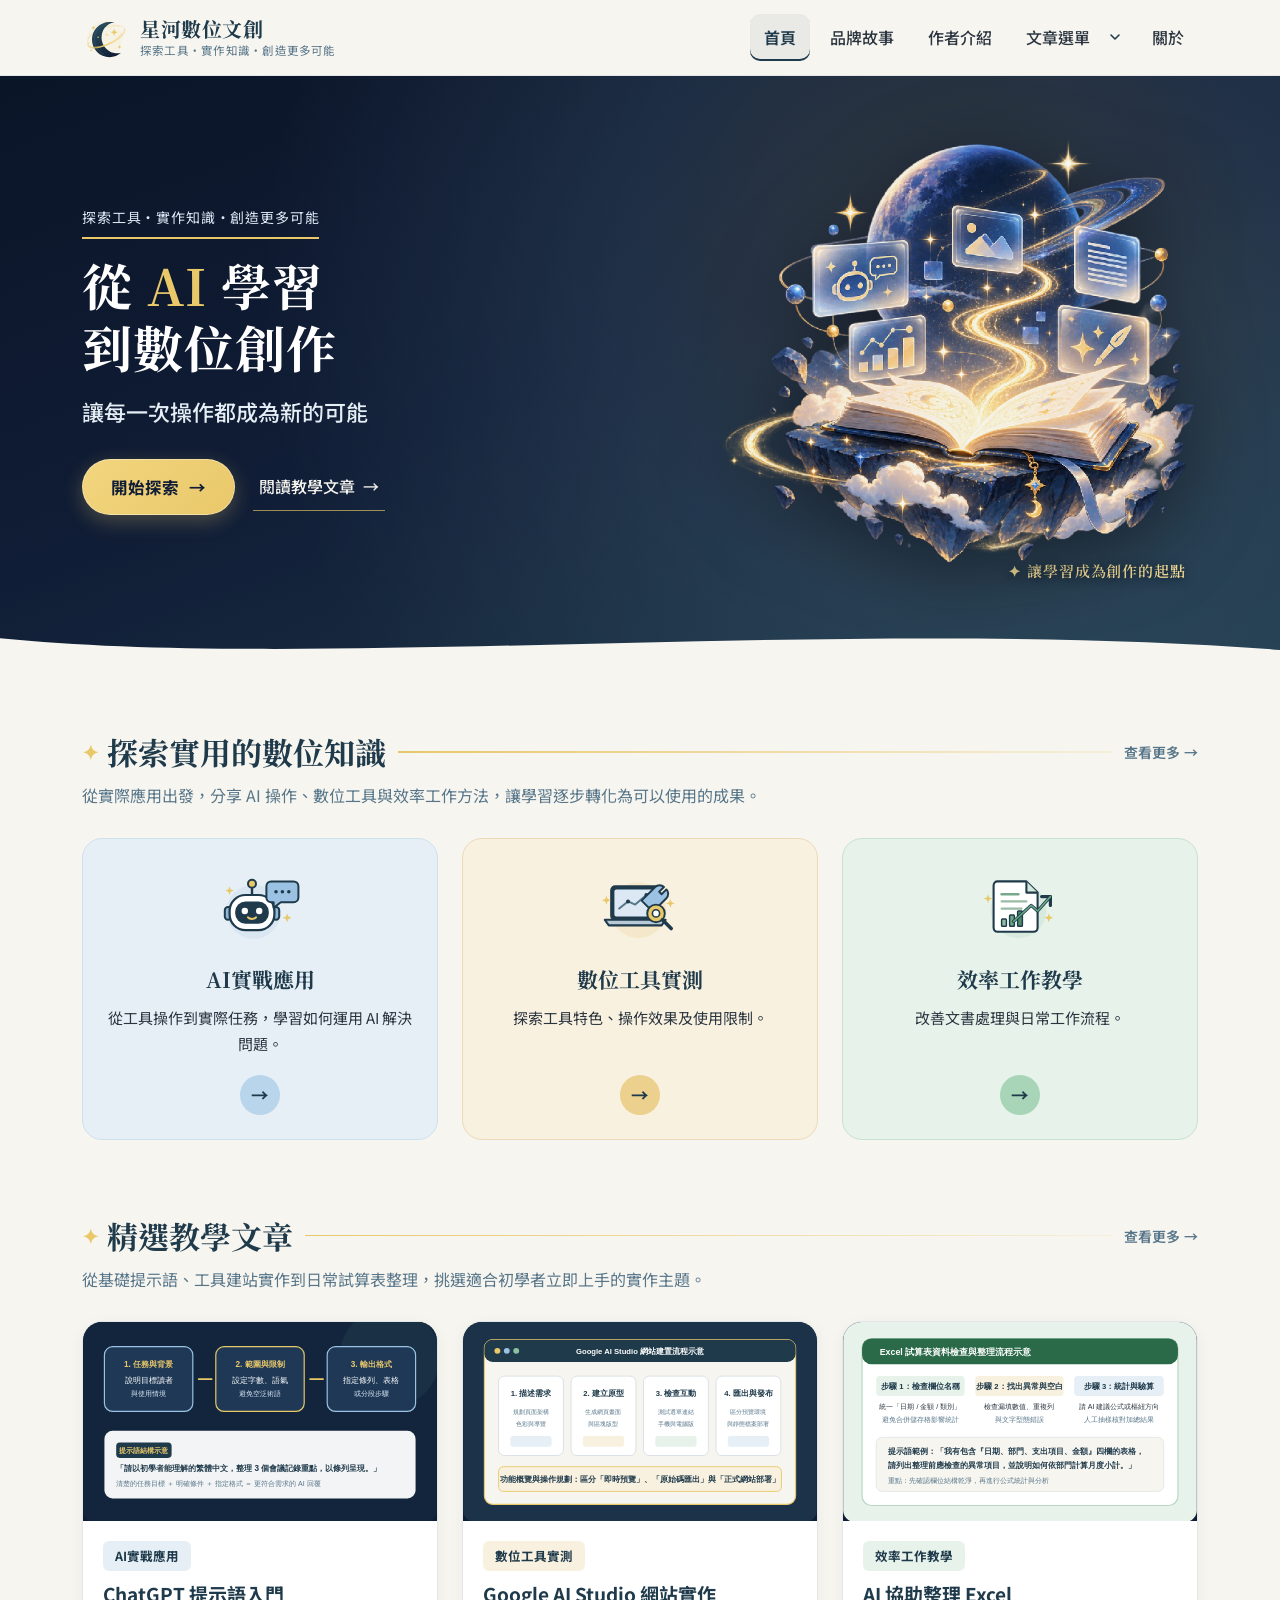
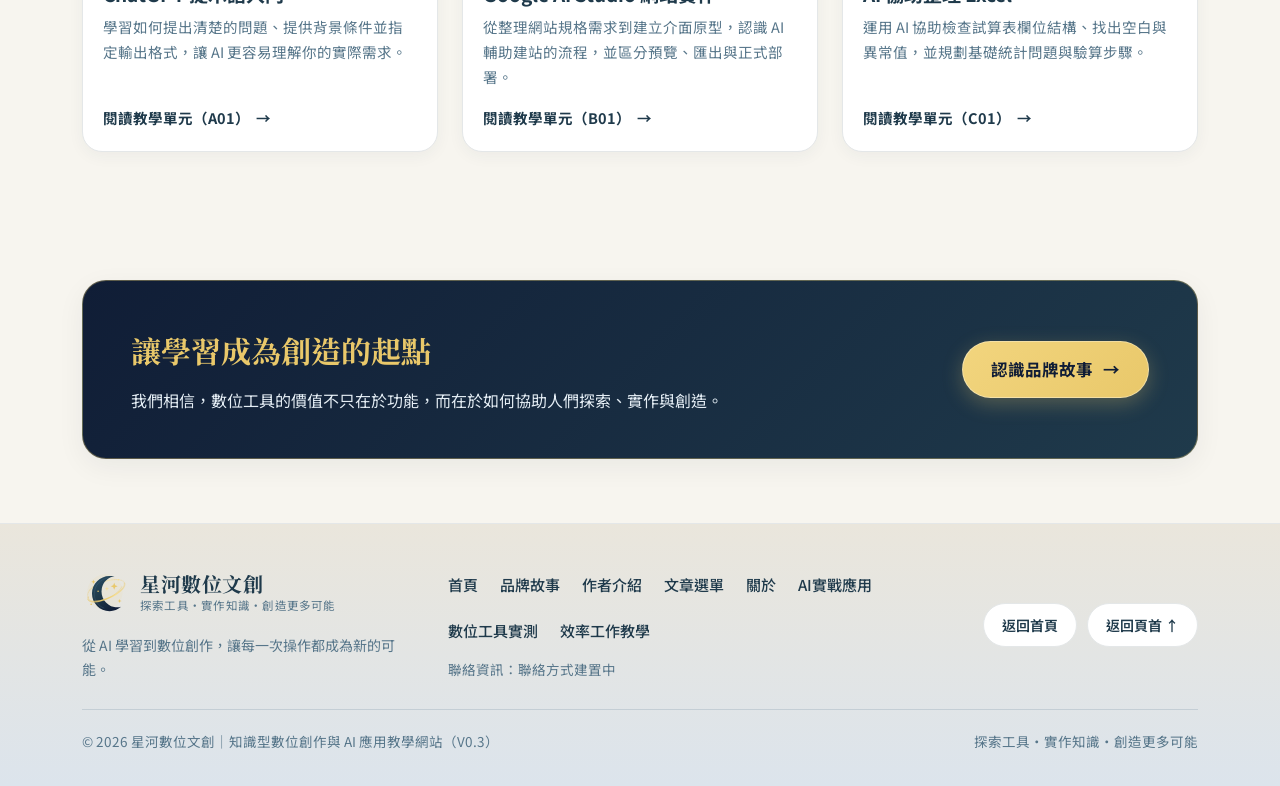
==== index.html @ ea29f41f "feat: initialize React project with Vite and Tailwind Set up the project structure for "星河數位文創" usin" ====
<!doctype html>
<html lang="zh-Hant-TW">
  <head>
    <meta charset="UTF-8" />
    <meta name="viewport" content="width=device-width, initial-scale=1.0" />
    <title>星河數位文創｜從 AI 學習到數位創作</title>
    <meta name="description" content="星河數位文創提供 AI 實戰應用、數位工具實測及效率工作教學，從實際應用出發，讓每一次操作都成為新的可能。" />
    <meta property="og:title" content="星河數位文創｜從 AI 學習到數位創作" />
    <meta property="og:description" content="星河數位文創提供 AI 實戰應用、數位工具實測及效率工作教學，從實際應用出發，讓每一次操作都成為新的可能。" />
    <meta property="og:type" content="website" />
    <meta name="twitter:card" content="summary_large_image" />
    <link rel="icon" type="image/svg+xml" href="assets/icons/logo.svg" />
    <link rel="stylesheet" href="css/style.css" />
  </head>
  <body>
    <div id="root"><link rel="preload" as="image" href="assets/icons/logo.svg"/><link rel="preload" as="image" href="assets/icons/cat-ai.svg"/><link rel="preload" as="image" href="assets/icons/cat-tools.svg"/><link rel="preload" as="image" href="assets/icons/cat-work.svg"/><link rel="preload" as="image" href="assets/images/IMG_首頁.png"/><link rel="preload" as="image" href="assets/images/unit-a01.svg"/><link rel="preload" as="image" href="assets/images/unit-b01.svg"/><link rel="preload" as="image" href="assets/images/unit-c01.svg"/><div class="site-wrapper" data-current-page="index.html"><a href="#main-content" class="skip-link">跳至主要內容</a><header class="site-header"><div class="sr-container header-inner"><a href="index.html" class="brand-identity" aria-label="星河數位文創 首頁"><img src="assets/icons/logo.svg" alt="星河數位文創 新月與金色星軌標誌" class="brand-logo-img" width="46" height="46"/><div class="brand-text-wrap"><span class="brand-title">星河數位文創</span><span class="brand-tagline-mini">探索工具・實作知識・創造更多可能</span></div></a><nav class="desktop-nav" aria-label="主導覽選單"><a href="index.html" class="nav-link is-active" aria-current="page">首頁</a><a href="brand.html" class="nav-link ">品牌故事</a><a href="author.html" class="nav-link ">作者介紹</a><div class="nav-item-group"><a href="articles.html" class="nav-link ">文章選單</a><button type="button" id="desktop-dropdown-toggle" class="desktop-dropdown-toggle" aria-label="展開或收合文章選單子分類" aria-expanded="false" aria-controls="desktop-dropdown-menu"><svg width="16" height="16" viewBox="0 0 20 20" fill="none" aria-hidden="true"><path d="M5 7.5L10 12.5L15 7.5" stroke="currentColor" stroke-width="2" stroke-linecap="round" stroke-linejoin="round"></path></svg></button><div id="desktop-dropdown-menu" class="desktop-dropdown-menu " role="region" aria-label="文章選單第二層分類"><a href="articles-ai.html" class="dropdown-sublink "><span style="display:inline-flex;align-items:center"><span class="dropdown-sublink-dot" style="background-color:#8FB8D8" aria-hidden="true"></span>AI實戰應用</span><span aria-hidden="true">›</span></a><a href="articles-tools.html" class="dropdown-sublink "><span style="display:inline-flex;align-items:center"><span class="dropdown-sublink-dot" style="background-color:#E9C86A" aria-hidden="true"></span>數位工具實測</span><span aria-hidden="true">›</span></a><a href="articles-work.html" class="dropdown-sublink "><span style="display:inline-flex;align-items:center"><span class="dropdown-sublink-dot" style="background-color:#8CC0A1" aria-hidden="true"></span>效率工作教學</span><span aria-hidden="true">›</span></a></div></div><a href="about.html" class="nav-link ">關於</a></nav><button type="button" id="mobile-menu-trigger" class="mobile-menu-trigger" aria-label="開啟網站導覽選單" aria-expanded="false" aria-controls="mobile-nav-overlay"><svg width="26" height="26" viewBox="0 0 24 24" fill="none" stroke="currentColor" stroke-width="2.2" aria-hidden="true"><line x1="3.5" y1="6.5" x2="20.5" y2="6.5" stroke-linecap="round"></line><line x1="3.5" y1="12" x2="20.5" y2="12" stroke-linecap="round"></line><line x1="3.5" y1="17.5" x2="20.5" y2="17.5" stroke-linecap="round"></line></svg></button></div></header><div id="mobile-nav-overlay" class="mobile-nav-overlay " aria-hidden="true"><nav class="mobile-nav-panel" aria-label="手機版網站導覽選單"><div class="mobile-panel-header"><a href="index.html" class="brand-identity"><img src="assets/icons/logo.svg" alt="星河數位文創標誌" class="brand-logo-img" width="48" height="48"/><div class="brand-text-wrap"><span class="brand-title">星河數位文創</span><span class="brand-tagline-mini">探索工具・實作知識・創造更多可能</span></div></a><button type="button" id="mobile-close-btn" class="mobile-close-btn" aria-label="關閉選單">×</button></div><ul class="mobile-nav-list"><li class="mobile-nav-item"><div class="mobile-nav-row"><a href="index.html" class="mobile-nav-link is-active"><svg class="mobile-nav-icon" viewBox="0 0 24 24" fill="none" stroke="currentColor" stroke-width="2" aria-hidden="true"><path d="M3 10.5L12 3l9 7.5V20a1 1 0 0 1-1 1h-5v-6h-6v6H4a1 1 0 0 1-1-1v-9.5z" stroke-linecap="round" stroke-linejoin="round"></path></svg><span>首頁</span></a><span aria-hidden="true" style="color:#57768A;padding-right:8px">›</span></div></li><li class="mobile-nav-item"><div class="mobile-nav-row"><a href="brand.html" class="mobile-nav-link "><svg class="mobile-nav-icon" viewBox="0 0 24 24" fill="none" stroke="currentColor" stroke-width="2" aria-hidden="true"><path d="M2 4h7a3 3 0 0 1 3 3v13a2 2 0 0 0-2-2H2V4zm20 0h-7a3 3 0 0 0-3 3v13a2 2 0 0 1 2-2h8V4z" stroke-linecap="round" stroke-linejoin="round"></path></svg><span>品牌故事</span></a><span aria-hidden="true" style="color:#57768A;padding-right:8px">›</span></div></li><li class="mobile-nav-item"><div class="mobile-nav-row"><a href="author.html" class="mobile-nav-link "><svg class="mobile-nav-icon" viewBox="0 0 24 24" fill="none" stroke="currentColor" stroke-width="2" aria-hidden="true"><circle cx="12" cy="8" r="4"></circle><path d="M4 20c1.5-4 4.5-6 8-6s6.5 2 8 6" stroke-linecap="round"></path></svg><span>作者介紹</span></a><span aria-hidden="true" style="color:#57768A;padding-right:8px">›</span></div></li><li class="mobile-nav-item"><div class="mobile-nav-row"><a href="articles.html" class="mobile-nav-link "><svg class="mobile-nav-icon" viewBox="0 0 24 24" fill="none" stroke="currentColor" stroke-width="2" aria-hidden="true"><rect x="4" y="3" width="16" height="18" rx="2"></rect><line x1="8" y1="8" x2="16" y2="8" stroke-linecap="round"></line><line x1="8" y1="12" x2="16" y2="12" stroke-linecap="round"></line><line x1="8" y1="16" x2="13" y2="16" stroke-linecap="round"></line></svg><span>文章選單</span></a><button type="button" id="mobile-submenu-toggle" class="mobile-submenu-toggle" aria-label="收合文章子分類" aria-expanded="true" aria-controls="mobile-submenu-wrap"><svg width="18" height="18" viewBox="0 0 20 20" fill="none" aria-hidden="true"><path d="M5 7.5L10 12.5L15 7.5" stroke="currentColor" stroke-width="2.2" stroke-linecap="round" stroke-linejoin="round"></path></svg></button></div><div id="mobile-submenu-wrap" class="mobile-submenu-wrap is-open"><div class="mobile-submenu-card"><a href="articles-ai.html" class="mobile-sublink"><span class="mobile-sublink-left"><img src="assets/icons/cat-ai.svg" alt="" aria-hidden="true" class="mobile-sublink-thumb"/><span>AI實戰應用</span></span><span aria-hidden="true" style="color:#57768A">›</span></a><a href="articles-tools.html" class="mobile-sublink"><span class="mobile-sublink-left"><img src="assets/icons/cat-tools.svg" alt="" aria-hidden="true" class="mobile-sublink-thumb"/><span>數位工具實測</span></span><span aria-hidden="true" style="color:#57768A">›</span></a><a href="articles-work.html" class="mobile-sublink"><span class="mobile-sublink-left"><img src="assets/icons/cat-work.svg" alt="" aria-hidden="true" class="mobile-sublink-thumb"/><span>效率工作教學</span></span><span aria-hidden="true" style="color:#57768A">›</span></a></div></div></li><li class="mobile-nav-item"><div class="mobile-nav-row"><a href="about.html" class="mobile-nav-link "><svg class="mobile-nav-icon" viewBox="0 0 24 24" fill="none" stroke="currentColor" stroke-width="2" aria-hidden="true"><circle cx="12" cy="12" r="9"></circle><line x1="12" y1="11" x2="12" y2="16" stroke-linecap="round"></line><circle cx="12" cy="8" r="0.8" fill="currentColor"></circle></svg><span>關於</span></a><span aria-hidden="true" style="color:#57768A;padding-right:8px">›</span></div></li></ul><div class="mobile-panel-footer"><span class="mobile-contact-status"><span aria-hidden="true">✦</span><span>聯絡方式建置中｜探索工具・實作知識</span></span></div></nav></div><main id="main-content"><section class="hero-home-section"><div class="sr-container hero-home-grid"><div class="hero-home-copy"><span class="hero-kicker">探索工具・實作知識・創造更多可能</span><h1 class="hero-home-title">從 <span class="gold-highlight">AI</span> 學習<br/>到數位創作</h1><p class="hero-home-subtitle">讓每一次操作都成為新的可能</p><div class="hero-actions"><a href="articles.html" class="btn-primary-gold"><span>開始探索</span><span aria-hidden="true">→</span></a><a href="articles.html" class="btn-secondary-link"><span>閱讀教學文章</span><span aria-hidden="true">→</span></a></div></div><div class="hero-illustration-box"><img src="assets/images/IMG_首頁.png" alt="首頁頁首主視覺：夜晚星河與星球下打開的發光書本，浮現 AI、圖像、文件、圖表與創作工具卡片" class="hero-main-img" width="1672" height="941"/><div class="hero-illustration-caption" aria-hidden="true"><span>✦ 讓學習成為創作的起點</span></div></div></div><svg class="hero-wave-bottom" viewBox="0 0 1440 60" preserveAspectRatio="none" aria-hidden="true"><path d="M0,18 C360,62 960,-12 1440,34 L1440,60 L0,60 Z" fill="#F7F5EF"></path></svg></section><section class="content-section"><div class="sr-container"><div class="section-header"><div class="section-title-row"><h2 class="section-title"><span class="star-accent-icon" aria-hidden="true">✦</span><span>探索實用的數位知識</span></h2><span class="section-title-line" aria-hidden="true"></span><a href="articles.html" class="section-more-link"><span>查看更多</span><span aria-hidden="true">→</span></a></div><p class="section-desc">從實際應用出發，分享 AI 操作、數位工具與效率工作方法，讓學習逐步轉化為可以使用的成果。</p></div><div class="category-grid-3"><a href="articles-ai.html" class="category-card-vertical cat-ai"><div class="category-icon-box"><img src="assets/icons/cat-ai.svg" alt="AI 機器人與對話框圖示" width="96" height="80"/></div><h3 class="category-card-title">AI實戰應用</h3><p class="category-card-desc">從工具操作到實際任務，學習如何運用 AI 解決問題。</p><span class="category-circle-arrow" aria-hidden="true">→</span></a><a href="articles-tools.html" class="category-card-vertical cat-tools"><div class="category-icon-box"><img src="assets/icons/cat-tools.svg" alt="筆記型電腦、工具與放大鏡圖示" width="96" height="80"/></div><h3 class="category-card-title">數位工具實測</h3><p class="category-card-desc">探索工具特色、操作效果及使用限制。</p><span class="category-circle-arrow" aria-hidden="true">→</span></a><a href="articles-work.html" class="category-card-vertical cat-work"><div class="category-icon-box"><img src="assets/icons/cat-work.svg" alt="文件、流程箭頭與圖表圖示" width="96" height="80"/></div><h3 class="category-card-title">效率工作教學</h3><p class="category-card-desc">改善文書處理與日常工作流程。</p><span class="category-circle-arrow" aria-hidden="true">→</span></a></div></div></section><section class="content-section" style="padding-top:12px"><div class="sr-container"><div class="section-header"><div class="section-title-row"><h2 class="section-title"><span class="star-accent-icon" aria-hidden="true">✦</span><span>精選教學文章</span></h2><span class="section-title-line" aria-hidden="true"></span><a href="articles.html" class="section-more-link"><span>查看更多</span><span aria-hidden="true">→</span></a></div><p class="section-desc">從基礎提示語、工具建站實作到日常試算表整理，挑選適合初學者立即上手的實作主題。</p></div><div class="featured-articles-list"><article class="article-preview-card"><a href="articles-ai.html#A01" aria-label="閱讀 ChatGPT 提示語入門"><img src="assets/images/unit-a01.svg" alt="ChatGPT 提示語入門：任務與背景、範圍與限制、輸出格式三階段結構示意圖" class="article-preview-cover" width="600" height="340"/></a><div class="article-preview-body"><span class="article-category-label label-ai">AI實戰應用</span><h3 class="article-preview-title"><a href="articles-ai.html#A01">ChatGPT 提示語入門</a></h3><p class="article-preview-summary">學習如何提出清楚的問題、提供背景條件並指定輸出格式，讓 AI 更容易理解你的實際需求。</p><a href="articles-ai.html#A01" class="article-read-link"><span>閱讀教學單元（A01）</span><span aria-hidden="true">→</span></a></div></article><article class="article-preview-card"><a href="articles-tools.html#B01" aria-label="閱讀 Google AI Studio 網站實作"><img src="assets/images/unit-b01.svg" alt="Google AI Studio 網站實作流程：描述需求、建立原型、檢查互動、匯出與發布四步驟示意圖" class="article-preview-cover" width="600" height="340"/></a><div class="article-preview-body"><span class="article-category-label label-tools">數位工具實測</span><h3 class="article-preview-title"><a href="articles-tools.html#B01">Google AI Studio 網站實作</a></h3><p class="article-preview-summary">從整理網站規格需求到建立介面原型，認識 AI 輔助建站的流程，並區分預覽、匯出與正式部署。</p><a href="articles-tools.html#B01" class="article-read-link"><span>閱讀教學單元（B01）</span><span aria-hidden="true">→</span></a></div></article><article class="article-preview-card"><a href="articles-work.html#C01" aria-label="閱讀 AI 協助整理 Excel"><img src="assets/images/unit-c01.svg" alt="AI 協助整理 Excel：檢查欄位名稱、找出異常與空白、統計與驗算流程示意圖" class="article-preview-cover" width="600" height="340"/></a><div class="article-preview-body"><span class="article-category-label label-work">效率工作教學</span><h3 class="article-preview-title"><a href="articles-work.html#C01">AI 協助整理 Excel</a></h3><p class="article-preview-summary">運用 AI 協助檢查試算表欄位結構、找出空白與異常值，並規劃基礎統計問題與驗算步驟。</p><a href="articles-work.html#C01" class="article-read-link"><span>閱讀教學單元（C01）</span><span aria-hidden="true">→</span></a></div></article></div></div></section><section class="content-section"><div class="sr-container"><div class="night-philosophy-card"><div><h2 class="night-philosophy-title">讓學習成為創造的起點</h2><p class="night-philosophy-text">我們相信，數位工具的價值不只在於功能，而在於如何協助人們探索、實作與創造。</p></div><a href="brand.html" class="btn-primary-gold"><span>認識品牌故事</span><span aria-hidden="true">→</span></a></div></div></section></main><footer class="site-footer"><div class="sr-container"><div class="footer-top-grid"><div><a href="index.html" class="brand-identity"><img src="assets/icons/logo.svg" alt="星河數位文創標誌" class="brand-logo-img" width="44" height="44"/><div class="brand-text-wrap"><span class="brand-title">星河數位文創</span><span class="brand-tagline-mini">探索工具・實作知識・創造更多可能</span></div></a><p style="font-size:14px;color:#57768A;margin:10px 0 0;max-width:340px">從 AI 學習到數位創作，讓每一次操作都成為新的可能。</p></div><div><nav class="footer-nav-links" aria-label="頁尾網站連結"><a href="index.html">首頁</a><a href="brand.html">品牌故事</a><a href="author.html">作者介紹</a><a href="articles.html">文章選單</a><a href="about.html">關於</a><a href="articles-ai.html">AI實戰應用</a><a href="articles-tools.html">數位工具實測</a><a href="articles-work.html">效率工作教學</a></nav><div style="margin-top:10px;font-size:13.5px;color:#57768A">聯絡資訊：聯絡方式建置中</div></div><div style="display:flex;flex-wrap:wrap;gap:10px"><a href="index.html" class="btn-back-home"><span>返回首頁</span></a><button type="button" class="btn-back-home" aria-label="返回頁面頂部"><span>返回頁首 ↑</span></button></div></div><div class="footer-bottom-row"><span>© 2026 星河數位文創｜知識型數位創作與 AI 應用教學網站（V0.3）</span><span>探索工具・實作知識・創造更多可能</span></div></div></footer></div></div>
    <script src="js/articles-data.js"></script>
    <script src="js/main.js"></script>
    <script type="module" src="/src/main.tsx"></script>
  </body>
</html>
---- css/style.css ----
@import url('https://fonts.googleapis.com/css2?family=Noto+Sans+TC:wght@400;500;600;700&family=Noto+Serif+TC:wght@600;700&display=swap');

:root {
  /* 03.3 品牌主要色彩變數 */
  --color-brand-blue: #1F3A4B;
  --color-night-blue: #101D36;
  --color-warm-bg: #F7F5EF;
  --color-card-white: #FFFFFF;
  --color-star-gold: #E9C86A;
  --color-star-gold-hover: #DFBA52;
  --color-slate-blue: #57768A;
  --color-text-dark: #2B3540;
  --color-divider: #E4E7E8;

  /* 三個文章分類輔助色（全站一致） */
  --color-cat-ai: #E6EFF6;
  --color-cat-ai-strong: #9BC2E2;
  --color-cat-ai-text: #1F3A4B;

  --color-cat-tools: #F9F1DF;
  --color-cat-tools-strong: #E6C987;
  --color-cat-tools-text: #1F3A4B;

  --color-cat-work: #E6F2EA;
  --color-cat-work-strong: #92C4A5;
  --color-cat-work-text: #1F3A4B;

  /* 字型設定 */
  --font-sans: 'Noto Sans TC', -apple-system, BlinkMacSystemFont, 'PingFang TC', 'Microsoft JhengHei', sans-serif;
  --font-serif: 'Noto Serif TC', 'Songti TC', 'PMingLiU', serif;

  /* 版面尺寸 */
  --max-width: 1180px;
  --reading-width: 780px;
  --header-height: 76px;
  --radius-lg: 20px;
  --radius-md: 14px;
  --radius-sm: 10px;
  --shadow-soft: 0 8px 28px rgba(16, 29, 54, 0.06);
  --shadow-card: 0 4px 16px rgba(31, 58, 75, 0.05);
}

*,
*::before,
*::after {
  box-sizing: border-box;
}

html {
  font-family: var(--font-sans);
  color: var(--color-text-dark);
  background-color: var(--color-warm-bg);
  scroll-behavior: smooth;
  -webkit-text-size-adjust: 100%;
}

body {
  margin: 0;
  padding: 0;
  background-color: var(--color-warm-bg);
  color: var(--color-text-dark);
  font-size: 16px;
  line-height: 1.72;
  overflow-x: hidden;
  min-height: 100vh;
  display: flex;
  flex-direction: column;
}

@media (min-width: 1024px) {
  body {
    font-size: 17.5px;
  }
}

body.menu-open {
  overflow: hidden;
}

img,
svg {
  max-width: 100%;
  height: auto;
  display: block;
}

a {
  color: inherit;
  text-decoration: none;
  transition: color 0.16s ease, background-color 0.16s ease, border-color 0.16s ease, transform 0.16s ease;
}

button {
  font-family: inherit;
  cursor: pointer;
}

/* 清楚的鍵盤焦點狀態 */
a:focus-visible,
button:focus-visible,
summary:focus-visible {
  outline: 3px solid var(--color-star-gold);
  outline-offset: 3px;
  border-radius: 6px;
}

/* 跳至主要內容無障礙連結 */
.skip-link {
  position: absolute;
  top: -100px;
  left: 16px;
  background: var(--color-night-blue);
  color: var(--color-card-white);
  padding: 10px 18px;
  border-radius: var(--radius-sm);
  z-index: 1000;
  font-weight: 600;
}

.skip-link:focus {
  top: 12px;
}

/* 共用容器 */
.sr-container {
  width: 100%;
  max-width: var(--max-width);
  margin: 0 auto;
  padding: 0 20px;
}

@media (min-width: 768px) {
  .sr-container {
    padding: 0 32px;
  }
}

/* ==========================================================================
   頁首與導覽列 (Header & Navigation)
   ========================================================================== */
.site-header {
  position: sticky;
  top: 0;
  z-index: 100;
  background-color: rgba(247, 245, 239, 0.96);
  backdrop-filter: blur(8px);
  border-bottom: 1px solid var(--color-divider);
  height: var(--header-height);
  display: flex;
  align-items: center;
}

.header-inner {
  display: flex;
  align-items: center;
  justify-content: space-between;
  gap: 24px;
  width: 100%;
}

.brand-identity {
  display: inline-flex;
  align-items: center;
  gap: 12px;
  min-height: 48px;
  flex-shrink: 0;
}

.brand-logo-img {
  width: 46px;
  height: 46px;
  flex-shrink: 0;
}

.brand-text-wrap {
  display: flex;
  flex-direction: column;
}

.brand-title {
  font-family: var(--font-serif);
  font-size: 20px;
  font-weight: 700;
  color: var(--color-brand-blue);
  line-height: 1.2;
  letter-spacing: 0.03em;
}

.brand-tagline-mini {
  font-size: 11.5px;
  color: var(--color-slate-blue);
  line-height: 1.3;
  margin-top: 2px;
  letter-spacing: 0.02em;
}

@media (max-width: 380px) {
  .brand-tagline-mini {
    font-size: 10.5px;
  }
}

/* 電腦版水平導覽 */
.desktop-nav {
  display: none;
  align-items: center;
  gap: 6px;
}

@media (min-width: 960px) {
  .desktop-nav {
    display: flex;
  }
}

.nav-item-group {
  position: relative;
  display: inline-flex;
  align-items: center;
}

.nav-link {
  padding: 10px 14px;
  font-size: 16px;
  font-weight: 500;
  color: var(--color-text-dark);
  border-radius: var(--radius-sm);
  white-space: nowrap;
  min-height: 44px;
  display: inline-flex;
  align-items: center;
}

.nav-link:hover,
.nav-link.is-active {
  color: var(--color-brand-blue);
  background-color: rgba(31, 58, 75, 0.06);
  font-weight: 600;
}

.nav-link.is-active {
  box-shadow: inset 0 -2px 0 var(--color-brand-blue);
}

.desktop-dropdown-toggle {
  background: transparent;
  border: 1px solid transparent;
  color: var(--color-brand-blue);
  width: 34px;
  height: 40px;
  border-radius: 8px;
  display: inline-flex;
  align-items: center;
  justify-content: center;
  margin-left: -6px;
  transition: background-color 0.16s ease, transform 0.16s ease;
}

.desktop-dropdown-toggle:hover {
  background-color: rgba(31, 58, 75, 0.08);
}

.desktop-dropdown-toggle svg {
  transition: transform 0.18s ease;
}

.desktop-dropdown-toggle[aria-expanded="true"] svg {
  transform: rotate(180deg);
}

.desktop-dropdown-menu {
  position: absolute;
  top: calc(100% + 8px);
  left: 0;
  min-width: 220px;
  background-color: var(--color-card-white);
  border: 1px solid var(--color-divider);
  border-radius: var(--radius-md);
  box-shadow: 0 14px 34px rgba(16, 29, 54, 0.12);
  padding: 8px;
  display: none;
  flex-direction: column;
  gap: 4px;
  z-index: 120;
}

.desktop-dropdown-menu.is-open {
  display: flex;
}

.dropdown-sublink {
  display: flex;
  align-items: center;
  justify-content: space-between;
  padding: 10px 14px;
  border-radius: 10px;
  font-size: 15px;
  font-weight: 500;
  color: var(--color-text-dark);
  white-space: nowrap;
}

.dropdown-sublink:hover,
.dropdown-sublink.is-active {
  background-color: var(--color-warm-bg);
  color: var(--color-brand-blue);
  font-weight: 600;
}

.dropdown-sublink-dot {
  width: 10px;
  height: 10px;
  border-radius: 50%;
  margin-right: 10px;
  flex-shrink: 0;
}

/* 手機版漢堡選單按鈕 */
.mobile-menu-trigger {
  display: inline-flex;
  align-items: center;
  justify-content: center;
  width: 46px;
  height: 46px;
  border: 1px solid transparent;
  border-radius: 10px;
  background: transparent;
  color: var(--color-brand-blue);
}

.mobile-menu-trigger:hover {
  background-color: rgba(31, 58, 75, 0.06);
}

@media (min-width: 960px) {
  .mobile-menu-trigger {
    display: none;
  }
}

/* ==========================================================================
   手機版浮層導覽選單 (Section 11)
   ========================================================================== */
.mobile-nav-overlay {
  position: fixed;
  inset: 0;
  z-index: 200;
  background-color: rgba(16, 29, 54, 0.62);
  backdrop-filter: blur(4px);
  display: none;
  align-items: flex-start;
  justify-content: center;
  padding: 20px 16px;
  overflow-y: auto;
}

.mobile-nav-overlay.is-open {
  display: flex;
}

.mobile-nav-panel {
  width: 100%;
  max-width: 420px;
  background: linear-gradient(180deg, #FBF9F4 0%, #FFFFFF 28%, #FFFFFF 82%, #EEF3F7 100%);
  border-radius: 26px;
  box-shadow: 0 24px 56px rgba(10, 20, 38, 0.35);
  overflow: hidden;
  border: 1px solid rgba(233, 200, 106, 0.35);
  margin: auto 0;
  position: relative;
}

.mobile-panel-header {
  display: flex;
  align-items: flex-start;
  justify-content: space-between;
  padding: 24px 22px 18px;
  border-bottom: 1px solid var(--color-divider);
  position: relative;
}

.mobile-close-btn {
  width: 44px;
  height: 44px;
  border-radius: 50%;
  border: none;
  background: rgba(31, 58, 75, 0.06);
  color: var(--color-brand-blue);
  display: inline-flex;
  align-items: center;
  justify-content: center;
  font-size: 24px;
  line-height: 1;
  flex-shrink: 0;
}

.mobile-close-btn:hover {
  background: rgba(31, 58, 75, 0.12);
}

.mobile-nav-list {
  list-style: none;
  margin: 0;
  padding: 8px 20px 16px;
}

.mobile-nav-item {
  border-bottom: 1px solid var(--color-divider);
}

.mobile-nav-item:last-child {
  border-bottom: none;
}

.mobile-nav-row {
  display: flex;
  align-items: center;
  justify-content: space-between;
  min-height: 56px;
}

.mobile-nav-link {
  display: flex;
  align-items: center;
  gap: 14px;
  flex: 1;
  padding: 12px 4px;
  font-size: 17px;
  font-weight: 600;
  color: var(--color-brand-blue);
}

.mobile-nav-link.is-active {
  color: #16486B;
}

.mobile-nav-icon {
  width: 24px;
  height: 24px;
  color: var(--color-brand-blue);
  flex-shrink: 0;
}

.mobile-submenu-toggle {
  width: 44px;
  height: 44px;
  border: 1px solid rgba(31, 58, 75, 0.14);
  background: var(--color-warm-bg);
  color: var(--color-brand-blue);
  border-radius: 10px;
  display: inline-flex;
  align-items: center;
  justify-content: center;
  flex-shrink: 0;
}

.mobile-submenu-toggle svg {
  transition: transform 0.18s ease;
}

.mobile-submenu-toggle[aria-expanded="true"] svg {
  transform: rotate(180deg);
}

/* 手機版文章子選單（具縮排與層級線） */
.mobile-submenu-wrap {
  display: none;
  padding: 4px 0 16px 12px;
  margin-left: 10px;
  border-left: 2px solid #D5DEE4;
}

.mobile-submenu-wrap.is-open {
  display: block;
}

.mobile-submenu-card {
  background-color: #F7F8F9;
  border-radius: 16px;
  padding: 6px 12px;
  border: 1px solid var(--color-divider);
}

.mobile-sublink {
  display: flex;
  align-items: center;
  justify-content: space-between;
  padding: 12px 8px;
  font-size: 15.5px;
  font-weight: 600;
  color: var(--color-text-dark);
  border-bottom: 1px solid var(--color-divider);
  min-height: 48px;
}

.mobile-sublink:last-child {
  border-bottom: none;
}

.mobile-sublink-left {
  display: flex;
  align-items: center;
  gap: 12px;
}

.mobile-sublink-thumb {
  width: 28px;
  height: 28px;
  flex-shrink: 0;
}

.mobile-panel-footer {
  padding: 16px 22px 22px;
  text-align: center;
  background: linear-gradient(180deg, rgba(255,255,255,0) 0%, rgba(213, 226, 236, 0.55) 100%);
  border-top: 1px solid var(--color-divider);
}

.mobile-contact-status {
  display: inline-flex;
  align-items: center;
  gap: 8px;
  font-size: 13px;
  color: var(--color-slate-blue);
  background: rgba(255, 255, 255, 0.85);
  padding: 6px 14px;
  border-radius: 999px;
  border: 1px solid var(--color-divider);
}

/* ==========================================================================
   首頁主視覺 Hero (Section 05.3)
   ========================================================================== */
.hero-home-section {
  background:
    radial-gradient(circle at 76% 36%, rgba(233, 200, 106, 0.16) 0%, rgba(87, 118, 138, 0.22) 34%, transparent 68%),
    linear-gradient(160deg, #0B1528 0%, var(--color-night-blue) 48%, var(--color-brand-blue) 100%);
  color: var(--color-card-white);
  padding: 36px 0 64px;
  position: relative;
  overflow: hidden;
}

.hero-wave-bottom {
  position: absolute;
  bottom: -1px;
  left: 0;
  width: 100%;
  height: 32px;
  pointer-events: none;
  z-index: 3;
}

@media (min-width: 960px) {
  .hero-home-section {
    padding: 56px 0 84px;
  }
  .hero-wave-bottom {
    height: 44px;
  }
}

.hero-home-grid {
  display: grid;
  grid-template-columns: 1fr;
  gap: 24px;
  align-items: center;
  position: relative;
  z-index: 2;
}

@media (min-width: 960px) {
  .hero-home-grid {
    grid-template-columns: 0.92fr 1.08fr;
    gap: 24px;
  }
}

.hero-home-copy {
  position: relative;
  z-index: 3;
}

.hero-kicker {
  display: inline-block;
  font-size: 14px;
  color: #DCE9F5;
  letter-spacing: 0.06em;
  margin-bottom: 14px;
  padding-bottom: 8px;
  border-bottom: 2px solid var(--color-star-gold);
}

.hero-home-title {
  font-family: var(--font-serif);
  font-size: clamp(32px, 4.5vw, 50px);
  font-weight: 700;
  line-height: 1.24;
  margin: 0 0 16px;
  color: var(--color-card-white);
  letter-spacing: 0.02em;
}

.hero-home-title .gold-highlight {
  color: var(--color-star-gold);
}

.hero-home-subtitle {
  font-size: clamp(18px, 2.2vw, 22px);
  color: #E5EEF5;
  margin: 0 0 28px;
  font-weight: 500;
}

.hero-actions {
  display: flex;
  flex-wrap: wrap;
  align-items: center;
  gap: 18px;
}

.btn-primary-gold {
  display: inline-flex;
  align-items: center;
  justify-content: center;
  gap: 10px;
  background: linear-gradient(135deg, #F2D57E 0%, var(--color-star-gold) 100%);
  color: var(--color-night-blue);
  font-size: 16.5px;
  font-weight: 700;
  padding: 13px 28px;
  border-radius: 999px;
  min-height: 48px;
  box-shadow: 0 6px 20px rgba(233, 200, 106, 0.28);
  border: 1px solid rgba(255, 255, 255, 0.35);
}

.btn-primary-gold:hover {
  background: var(--color-star-gold-hover);
  transform: translateY(-1px);
}

.btn-secondary-link {
  display: inline-flex;
  align-items: center;
  gap: 8px;
  color: #F7F5EF;
  font-size: 16px;
  font-weight: 500;
  padding: 10px 6px;
  min-height: 44px;
  border-bottom: 1px solid rgba(233, 200, 106, 0.65);
}

.btn-secondary-link:hover {
  color: var(--color-star-gold);
  border-bottom-color: var(--color-star-gold);
}

.hero-illustration-box {
  position: relative;
  display: flex;
  flex-direction: column;
  align-items: flex-end;
  justify-content: center;
  overflow: visible;
}

.hero-main-img {
  width: 126%;
  max-width: none;
  height: auto;
  margin-left: -26%;
  filter: drop-shadow(0 16px 36px rgba(4, 10, 22, 0.55));
  pointer-events: none;
}

@media (min-width: 960px) {
  .hero-main-img {
    width: 132%;
    margin-left: -32%;
  }
}

.hero-illustration-caption {
  margin-top: -12px;
  padding-right: 12px;
  font-family: var(--font-serif);
  font-size: 15px;
  font-weight: 600;
  color: #F6DF96;
  letter-spacing: 0.06em;
  text-shadow: 0 2px 10px rgba(11, 21, 40, 0.85);
}

/* ==========================================================================
   內頁共用頁首與麵包屑 (Inner Page Heroes with IMG_*.png)
   ========================================================================== */
.page-hero-warm {
  background:
    radial-gradient(circle at 80% 42%, rgba(169, 198, 217, 0.36) 0%, rgba(233, 200, 106, 0.14) 38%, transparent 70%),
    linear-gradient(135deg, #FBF9F4 0%, #F3EFE4 52%, #E5EDF3 100%);
  padding: 28px 0 32px;
  border-bottom: 1px solid var(--color-divider);
  position: relative;
  overflow: hidden;
}

.page-hero-warm.page-hero-brand,
.page-hero-warm.page-hero-author {
  background:
    radial-gradient(circle at 82% 28%, rgba(31, 58, 75, 0.22) 0%, rgba(87, 118, 138, 0.18) 38%, transparent 68%),
    linear-gradient(135deg, #FBF9F4 0%, #F2EDE1 48%, #DCE7F0 100%);
  padding-bottom: 0;
}

.page-hero-warm.page-hero-brand .page-hero-copy,
.page-hero-warm.page-hero-author .page-hero-copy {
  padding-bottom: 36px;
}

.page-hero-warm.page-hero-brand .page-hero-art {
  align-self: flex-end;
  margin-bottom: -4px;
}

.page-hero-warm.page-hero-author .page-hero-art {
  align-self: flex-end;
}

@media (min-width: 960px) {
  .page-hero-warm {
    padding: 40px 0 44px;
  }
  .page-hero-warm.page-hero-brand,
  .page-hero-warm.page-hero-author {
    padding: 40px 0 0;
  }
  .page-hero-warm.page-hero-brand .page-hero-copy,
  .page-hero-warm.page-hero-author .page-hero-copy {
    padding-bottom: 44px;
  }
}

.breadcrumb-nav {
  font-size: 13.5px;
  color: var(--color-slate-blue);
  margin-bottom: 14px;
  display: flex;
  align-items: center;
  flex-wrap: wrap;
  gap: 6px;
  position: relative;
  z-index: 3;
}

.breadcrumb-nav a:hover {
  color: var(--color-brand-blue);
  text-decoration: underline;
}

.page-hero-grid {
  display: grid;
  grid-template-columns: 1fr;
  gap: 20px;
  align-items: center;
  position: relative;
  z-index: 2;
}

@media (min-width: 960px) {
  .page-hero-grid {
    grid-template-columns: 0.92fr 1.08fr;
    gap: 28px;
  }
}

.page-hero-copy {
  position: relative;
  z-index: 3;
}

.page-main-title {
  font-family: var(--font-serif);
  font-size: clamp(30px, 4vw, 44px);
  color: var(--color-brand-blue);
  margin: 0 0 12px;
  line-height: 1.25;
  position: relative;
  display: inline-block;
}

.page-main-title::after {
  content: '';
  display: block;
  width: 56px;
  height: 3px;
  background-color: var(--color-star-gold);
  margin-top: 10px;
  border-radius: 2px;
}

.page-subtitle {
  font-size: clamp(18px, 2.1vw, 21px);
  font-weight: 600;
  color: var(--color-text-dark);
  margin: 0 0 12px;
}

.page-lead-text {
  font-size: 16px;
  color: var(--color-slate-blue);
  margin: 0;
  max-width: 520px;
}

.page-hero-art {
  position: relative;
  display: flex;
  align-items: center;
  justify-content: flex-end;
  overflow: visible;
}

.page-hero-img {
  width: 122%;
  max-width: none;
  height: auto;
  margin-left: -22%;
  filter: drop-shadow(0 14px 28px rgba(31, 58, 75, 0.14));
  pointer-events: none;
}

.page-hero-img.page-hero-img-author {
  width: 96%;
  max-width: none;
  height: auto;
  margin-left: 0;
  margin-top: -12%;
  margin-bottom: -5%;
}

@media (min-width: 960px) {
  .page-hero-img {
    width: 128%;
    margin-left: -28%;
  }
  .page-hero-img.page-hero-img-author {
    width: 96%;
    margin-left: 0;
    margin-top: -112px;
    margin-bottom: -44px;
  }
}

/* ==========================================================================
   內容區塊與標題規範 (Sections & Headings)
   ========================================================================== */
.content-section {
  padding: 44px 0;
}

@media (min-width: 960px) {
  .content-section {
    padding: 64px 0;
  }
}

.section-header {
  margin-bottom: 28px;
}

.section-title-row {
  display: flex;
  align-items: center;
  justify-content: space-between;
  gap: 12px;
  flex-wrap: nowrap;
  margin-bottom: 10px;
}

.section-title-line {
  flex: 1;
  height: 1.5px;
  background: linear-gradient(90deg, var(--color-star-gold) 0%, rgba(233, 200, 106, 0.15) 100%);
  min-width: 24px;
}

.section-title {
  font-family: var(--font-serif);
  font-size: clamp(22px, 2.8vw, 31px);
  color: var(--color-brand-blue);
  margin: 0;
  display: inline-flex;
  align-items: center;
  gap: 8px;
  line-height: 1.3;
  white-space: nowrap;
}

.star-accent-icon {
  color: var(--color-star-gold);
  font-size: 20px;
  line-height: 1;
}

.section-desc {
  font-size: 16px;
  color: var(--color-slate-blue);
  margin: 0;
  max-width: 680px;
}

.section-more-link {
  font-size: 14px;
  font-weight: 600;
  color: var(--color-slate-blue);
  display: inline-flex;
  align-items: center;
  gap: 4px;
  min-height: 40px;
  white-space: nowrap;
  flex-shrink: 0;
}

.section-more-link:hover {
  color: var(--color-brand-blue);
}

/* ==========================================================================
   三大分類卡片 (3 Category Cards - Home & Inner)
   ========================================================================== */
.category-grid-3 {
  display: grid;
  grid-template-columns: 1fr;
  gap: 20px;
}

@media (min-width: 768px) {
  .category-grid-3 {
    grid-template-columns: repeat(3, 1fr);
    gap: 24px;
  }
}

.category-card-vertical {
  border-radius: var(--radius-lg);
  padding: 28px 22px 24px;
  display: flex;
  flex-direction: column;
  align-items: center;
  text-align: center;
  border: 1px solid transparent;
  transition: transform 0.18s ease, box-shadow 0.18s ease;
}

.category-card-vertical:hover {
  transform: translateY(-3px);
  box-shadow: var(--shadow-soft);
}

.category-card-vertical.cat-ai,
.category-banner-horizontal.cat-ai {
  background-color: var(--color-cat-ai);
  border-color: #CEE0EE;
}

.category-card-vertical.cat-tools,
.category-banner-horizontal.cat-tools {
  background-color: var(--color-cat-tools);
  border-color: #EBDAB8;
}

.category-card-vertical.cat-work,
.category-banner-horizontal.cat-work {
  background-color: var(--color-cat-work);
  border-color: #C8E2D1;
}

.category-icon-box {
  width: 96px;
  height: 80px;
  margin-bottom: 14px;
  display: flex;
  align-items: center;
  justify-content: center;
}

.category-card-title {
  font-family: var(--font-serif);
  font-size: 21px;
  font-weight: 700;
  color: var(--color-brand-blue);
  margin: 0 0 8px;
}

.category-card-desc {
  font-size: 15px;
  color: var(--color-text-dark);
  margin: 0 0 18px;
  flex: 1;
}

.category-circle-arrow {
  width: 40px;
  height: 40px;
  border-radius: 50%;
  display: inline-flex;
  align-items: center;
  justify-content: center;
  color: var(--color-brand-blue);
  font-weight: 700;
  transition: transform 0.16s ease;
}

.cat-ai .category-circle-arrow {
  background-color: #B9D5EC;
}

.cat-tools .category-circle-arrow {
  background-color: #EBD08E;
}

.cat-work .category-circle-arrow {
  background-color: #A8D4B7;
}

.category-card-vertical:hover .category-circle-arrow,
.category-banner-horizontal:hover .category-circle-arrow {
  transform: translateX(3px);
}

/* 文章選單頁：大型橫向分類卡片 (Section 08.3) */
.category-stack-horizontal {
  display: flex;
  flex-direction: column;
  gap: 18px;
}

.category-banner-horizontal {
  border-radius: var(--radius-lg);
  padding: 22px 24px;
  display: grid;
  grid-template-columns: auto 1fr auto;
  align-items: center;
  gap: 20px;
  border: 1px solid transparent;
  transition: transform 0.18s ease, box-shadow 0.18s ease;
}

.category-banner-horizontal:hover {
  transform: translateY(-2px);
  box-shadow: var(--shadow-soft);
}

@media (max-width: 540px) {
  .category-banner-horizontal {
    grid-template-columns: 72px 1fr 40px;
    padding: 18px 16px;
    gap: 14px;
  }
}

/* ==========================================================================
   精選文章預覽卡片 (Featured Article Cards - Section 05.6 & 08.4)
   ========================================================================== */
.featured-articles-list {
  display: grid;
  grid-template-columns: 1fr;
  gap: 18px;
}

@media (min-width: 960px) {
  .featured-articles-list {
    grid-template-columns: repeat(3, 1fr);
    gap: 24px;
  }
}

.article-preview-card {
  background-color: var(--color-card-white);
  border-radius: var(--radius-lg);
  border: 1px solid var(--color-divider);
  box-shadow: var(--shadow-card);
  overflow: hidden;
  display: flex;
  flex-direction: column;
  transition: transform 0.18s ease, box-shadow 0.18s ease;
}

.article-preview-card:hover {
  transform: translateY(-3px);
  box-shadow: var(--shadow-soft);
}

@media (max-width: 959px) {
  .article-preview-card {
    flex-direction: row;
    align-items: center;
    padding: 14px;
    gap: 16px;
  }
}

@media (max-width: 520px) {
  .article-preview-card {
    flex-direction: column;
    align-items: stretch;
    padding: 0;
    gap: 0;
  }
}

.article-preview-cover {
  width: 100%;
  aspect-ratio: 16 / 9;
  object-fit: cover;
  background-color: var(--color-night-blue);
}

@media (min-width: 521px) and (max-width: 959px) {
  .article-preview-cover {
    width: 180px;
    height: 116px;
    border-radius: 12px;
    flex-shrink: 0;
  }
}

.article-preview-body {
  padding: 20px;
  display: flex;
  flex-direction: column;
  flex: 1;
}

@media (min-width: 521px) and (max-width: 959px) {
  .article-preview-body {
    padding: 4px 8px;
  }
}

.article-category-label {
  display: inline-flex;
  align-items: center;
  align-self: flex-start;
  font-size: 12.5px;
  font-weight: 700;
  padding: 4px 12px;
  border-radius: 6px;
  margin-bottom: 10px;
}

.label-ai {
  background-color: var(--color-cat-ai);
  color: var(--color-brand-blue);
}

.label-tools {
  background-color: var(--color-cat-tools);
  color: var(--color-brand-blue);
}

.label-work {
  background-color: var(--color-cat-work);
  color: var(--color-brand-blue);
}

.article-preview-title {
  font-size: 19px;
  font-weight: 700;
  color: var(--color-brand-blue);
  margin: 0 0 8px;
  line-height: 1.38;
}

.article-preview-summary {
  font-size: 14.5px;
  color: var(--color-slate-blue);
  margin: 0 0 16px;
  flex: 1;
}

.article-read-link {
  display: inline-flex;
  align-items: center;
  gap: 6px;
  font-size: 14.5px;
  font-weight: 700;
  color: var(--color-brand-blue);
  margin-top: auto;
}

.article-preview-card:hover .article-read-link {
  color: #124E78;
}

/* ==========================================================================
   品牌理念與夜間橫幅卡片 (Brand Philosophy Banner)
   ========================================================================== */
.night-philosophy-card {
  background: linear-gradient(135deg, var(--color-night-blue) 0%, var(--color-brand-blue) 100%);
  color: var(--color-card-white);
  border-radius: 24px;
  padding: 36px 28px;
  display: flex;
  flex-direction: column;
  gap: 24px;
  align-items: flex-start;
  justify-content: space-between;
  border: 1px solid rgba(233, 200, 106, 0.35);
  box-shadow: var(--shadow-soft);
}

@media (min-width: 768px) {
  .night-philosophy-card {
    flex-direction: row;
    align-items: center;
    padding: 44px 48px;
  }
}

.night-philosophy-title {
  font-family: var(--font-serif);
  font-size: clamp(23px, 2.6vw, 30px);
  color: var(--color-star-gold);
  margin: 0 0 10px;
}

.night-philosophy-text {
  font-size: 16px;
  color: #E5EEF5;
  margin: 0;
  max-width: 600px;
}

/* ==========================================================================
   品牌故事與作者介紹專屬元件 (Brand & Author Sections)
   ========================================================================== */
.story-origin-grid {
  display: grid;
  grid-template-columns: 1fr;
  gap: 28px;
  align-items: center;
  background-color: var(--color-card-white);
  padding: 28px;
  border-radius: var(--radius-lg);
  border: 1px solid var(--color-divider);
}

@media (min-width: 768px) {
  .story-origin-grid {
    grid-template-columns: 260px 1fr;
    gap: 36px;
    padding: 36px;
  }
}

.author-badge-box {
  display: inline-flex;
  flex-direction: column;
  background: rgba(249, 241, 223, 0.9);
  border: 1px solid var(--color-star-gold);
  border-radius: 16px;
  padding: 12px 22px;
  margin-top: 16px;
}

.author-pen-name {
  font-family: var(--font-serif);
  font-size: 24px;
  font-weight: 700;
  color: var(--color-brand-blue);
}

.author-role-label {
  font-size: 13px;
  color: var(--color-slate-blue);
}

/* 三階段流程圖 (Section 07.5) */
.process-steps-grid {
  display: grid;
  grid-template-columns: 1fr;
  gap: 18px;
}

@media (min-width: 768px) {
  .process-steps-grid {
    grid-template-columns: repeat(3, 1fr);
    gap: 24px;
  }
}

.process-step-card {
  background-color: var(--color-card-white);
  border: 1px solid var(--color-divider);
  border-radius: var(--radius-lg);
  padding: 24px;
  position: relative;
}

.process-step-num {
  display: inline-flex;
  align-items: center;
  justify-content: center;
  width: 36px;
  height: 36px;
  border-radius: 50%;
  font-weight: 700;
  font-size: 14px;
  color: var(--color-brand-blue);
  margin-bottom: 12px;
}

/* ==========================================================================
   三個分類頁與九個教學單元 (Section 09)
   ========================================================================== */
.unit-jump-bar {
  display: flex;
  flex-wrap: wrap;
  gap: 10px;
  margin-top: 20px;
}

.unit-jump-pill {
  display: inline-flex;
  align-items: center;
  gap: 8px;
  background-color: var(--color-card-white);
  border: 1px solid var(--color-divider);
  padding: 8px 16px;
  border-radius: 999px;
  font-size: 14px;
  font-weight: 600;
  color: var(--color-brand-blue);
  min-height: 40px;
}

.unit-jump-pill:hover {
  border-color: var(--color-brand-blue);
  background-color: #EEF4F8;
}

.units-list-container {
  display: flex;
  flex-direction: column;
  gap: 36px;
}

.teaching-unit-card {
  background-color: var(--color-card-white);
  border-radius: 22px;
  border: 1px solid var(--color-divider);
  box-shadow: var(--shadow-card);
  padding: 28px 22px;
  scroll-margin-top: 96px;
}

@media (min-width: 768px) {
  .teaching-unit-card {
    padding: 40px 44px;
  }
}

.unit-meta-row {
  display: flex;
  flex-wrap: wrap;
  align-items: center;
  justify-content: space-between;
  gap: 10px;
  margin-bottom: 14px;
  font-size: 13.5px;
  color: var(--color-slate-blue);
}

.unit-code-badge {
  font-weight: 700;
  color: var(--color-brand-blue);
  background-color: var(--color-warm-bg);
  padding: 4px 12px;
  border-radius: 6px;
  border: 1px solid var(--color-divider);
}

.unit-status-note {
  font-size: 13px;
  color: var(--color-slate-blue);
}

.unit-title {
  font-family: var(--font-serif);
  font-size: clamp(22px, 2.5vw, 28px);
  color: var(--color-brand-blue);
  margin: 0 0 14px;
  line-height: 1.35;
}

.unit-intro {
  font-size: 16.5px;
  color: var(--color-text-dark);
  margin: 0 0 24px;
  max-width: var(--reading-width);
}

.unit-content-grid {
  display: grid;
  grid-template-columns: 1fr;
  gap: 28px;
  align-items: start;
}

@media (min-width: 960px) {
  .unit-content-grid {
    grid-template-columns: 1.1fr 0.9fr;
    gap: 36px;
  }
}

.unit-keypoints-box {
  background-color: var(--color-warm-bg);
  border-radius: var(--radius-md);
  padding: 22px 24px;
  border: 1px solid var(--color-divider);
}

.unit-subhead {
  font-size: 16.5px;
  font-weight: 700;
  color: var(--color-brand-blue);
  margin: 0 0 12px;
}

.unit-points-list {
  margin: 0;
  padding-left: 20px;
  display: flex;
  flex-direction: column;
  gap: 10px;
}

.unit-points-list li {
  color: var(--color-text-dark);
}

.unit-example-box {
  margin-top: 18px;
  background-color: #F2F7FB;
  border: 1px solid #CEE0EE;
  border-radius: var(--radius-md);
  padding: 18px 20px;
}

.unit-example-label {
  font-size: 13.5px;
  font-weight: 700;
  color: var(--color-brand-blue);
  margin-bottom: 6px;
  display: block;
}

.unit-example-text {
  font-size: 15px;
  color: var(--color-text-dark);
  margin: 0;
}

.unit-figure {
  margin: 0;
  border-radius: var(--radius-md);
  overflow: hidden;
  border: 1px solid var(--color-divider);
  background-color: var(--color-card-white);
}

.unit-figcaption {
  font-size: 13px;
  color: var(--color-slate-blue);
  padding: 10px 14px;
  background-color: #FAFAF7;
  border-top: 1px solid var(--color-divider);
  text-align: center;
}

/* ==========================================================================
   關於本站：使用提醒、FAQ 與聯絡資訊 (Section 10)
   ========================================================================== */
.notice-box-blue {
  background-color: var(--color-cat-ai);
  border: 1px solid #C5D9E8;
  border-radius: var(--radius-lg);
  padding: 24px 28px;
}

.faq-list {
  display: flex;
  flex-direction: column;
  gap: 12px;
}

.faq-item {
  background-color: var(--color-card-white);
  border: 1px solid var(--color-divider);
  border-radius: var(--radius-md);
  overflow: hidden;
}

.faq-summary {
  padding: 18px 22px;
  font-size: 17px;
  font-weight: 700;
  color: var(--color-brand-blue);
  cursor: pointer;
  list-style: none;
  display: flex;
  align-items: center;
  justify-content: space-between;
  gap: 16px;
  min-height: 56px;
}

.faq-summary::-webkit-details-marker {
  display: none;
}

.faq-chevron {
  transition: transform 0.18s ease;
  color: var(--color-slate-blue);
  flex-shrink: 0;
}

details[open] .faq-chevron,
.faq-item.is-open .faq-chevron {
  transform: rotate(180deg);
}

.faq-answer {
  padding: 0 22px 20px;
  color: var(--color-text-dark);
  border-top: 1px solid var(--color-divider);
  padding-top: 14px;
}

.contact-placeholder-card {
  background-color: var(--color-card-white);
  border: 1px solid var(--color-divider);
  border-radius: var(--radius-lg);
  padding: 24px 28px;
  display: flex;
  align-items: center;
  justify-content: space-between;
  flex-wrap: wrap;
  gap: 16px;
}

/* ==========================================================================
   共用頁尾 (Footer - Section 05.8)
   ========================================================================== */
.site-footer {
  margin-top: auto;
  background: linear-gradient(180deg, #EAE6DC 0%, #DCE4EC 100%);
  border-top: 1px solid var(--color-divider);
  padding: 44px 0 32px;
  color: var(--color-text-dark);
}

.footer-top-grid {
  display: grid;
  grid-template-columns: 1fr;
  gap: 28px;
  padding-bottom: 28px;
  border-bottom: 1px solid rgba(87, 118, 138, 0.2);
}

@media (min-width: 768px) {
  .footer-top-grid {
    grid-template-columns: 1.2fr 1.8fr auto;
    align-items: center;
  }
}

.footer-nav-links {
  display: flex;
  flex-wrap: wrap;
  gap: 12px 22px;
}

.footer-nav-links a {
  font-size: 15px;
  font-weight: 500;
  color: var(--color-brand-blue);
  padding: 4px 0;
}

.footer-nav-links a:hover {
  text-decoration: underline;
}

.footer- utility-actions {
  display: flex;
  align-items: center;
  gap: 12px;
}

.btn-back-home {
  display: inline-flex;
  align-items: center;
  gap: 8px;
  background-color: var(--color-card-white);
  color: var(--color-brand-blue);
  border: 1px solid var(--color-divider);
  padding: 9px 18px;
  border-radius: 999px;
  font-size: 14px;
  font-weight: 600;
  min-height: 42px;
}

.btn-back-home:hover {
  border-color: var(--color-brand-blue);
  background-color: var(--color-warm-bg);
}

.footer-bottom-row {
  padding-top: 20px;
  display: flex;
  flex-wrap: wrap;
  align-items: center;
  justify-content: space-between;
  gap: 12px;
  font-size: 13.5px;
  color: var(--color-slate-blue);
}

/* ==========================================================================
   文章選單頁：關鍵字即時搜尋欄 (Article Search & Filter)
   ========================================================================== */
.article-search-card {
  background-color: var(--color-card-white);
  border: 1px solid var(--color-divider);
  border-radius: var(--radius-lg);
  padding: 22px 24px;
  margin-bottom: 24px;
  box-shadow: var(--shadow-card);
}

.article-search-label {
  display: block;
  font-size: 15.5px;
  font-weight: 700;
  color: var(--color-brand-blue);
  margin-bottom: 10px;
}

.article-search-input-wrap {
  position: relative;
  display: flex;
  align-items: center;
}

.article-search-icon {
  position: absolute;
  left: 16px;
  width: 20px;
  height: 20px;
  color: var(--color-slate-blue);
  pointer-events: none;
}

.article-search-input {
  width: 100%;
  font-family: inherit;
  font-size: 16px;
  color: var(--color-text-dark);
  background-color: var(--color-warm-bg);
  border: 1.5px solid #CFD8DE;
  border-radius: 12px;
  padding: 12px 96px 12px 46px;
  min-height: 48px;
  transition: border-color 0.16s ease, background-color 0.16s ease, box-shadow 0.16s ease;
}

.article-search-input:focus {
  outline: none;
  border-color: var(--color-brand-blue);
  background-color: var(--color-card-white);
  box-shadow: 0 0 0 3px rgba(233, 200, 106, 0.35);
}

.article-search-clear-btn {
  position: absolute;
  right: 8px;
  background-color: rgba(31, 58, 75, 0.08);
  color: var(--color-brand-blue);
  border: none;
  border-radius: 8px;
  padding: 6px 12px;
  font-size: 13.5px;
  font-weight: 600;
  min-height: 34px;
}

.article-search-clear-btn:hover {
  background-color: rgba(31, 58, 75, 0.15);
}

.article-search-footer {
  display: flex;
  flex-wrap: wrap;
  align-items: center;
  justify-content: space-between;
  gap: 12px;
  margin-top: 14px;
}

.article-search-quick-tags {
  display: flex;
  flex-wrap: wrap;
  align-items: center;
  gap: 8px;
}

.article-search-quick-label {
  font-size: 13.5px;
  color: var(--color-slate-blue);
}

.article-search-tag-btn {
  background-color: var(--color-warm-bg);
  border: 1px solid var(--color-divider);
  color: var(--color-brand-blue);
  font-size: 13px;
  font-weight: 600;
  padding: 4px 12px;
  border-radius: 999px;
  min-height: 32px;
  transition: background-color 0.15s ease, border-color 0.15s ease;
}

.article-search-tag-btn:hover,
.article-search-tag-btn.is-active {
  background-color: var(--color-cat-ai);
  border-color: var(--color-brand-blue);
}

.article-search-status {
  font-size: 14px;
  font-weight: 600;
  color: var(--color-brand-blue);
}

.article-search-empty {
  background-color: var(--color-card-white);
  border: 1px dashed #B8C8D4;
  border-radius: var(--radius-lg);
  padding: 36px 24px;
  text-align: center;
  margin-top: 8px;
}

.is-hidden-by-search {
  display: none !important;
}

/* 尊重 reduced-motion 無障礙設定 */
@media (prefers-reduced-motion: reduce) {
  html {
    scroll-behavior: auto;
  }
  *,
  *::before,
  *::after {
    animation-duration: 0.01ms !important;
    animation-iteration-count: 1 !important;
    transition-duration: 0.01ms !important;
  }
}
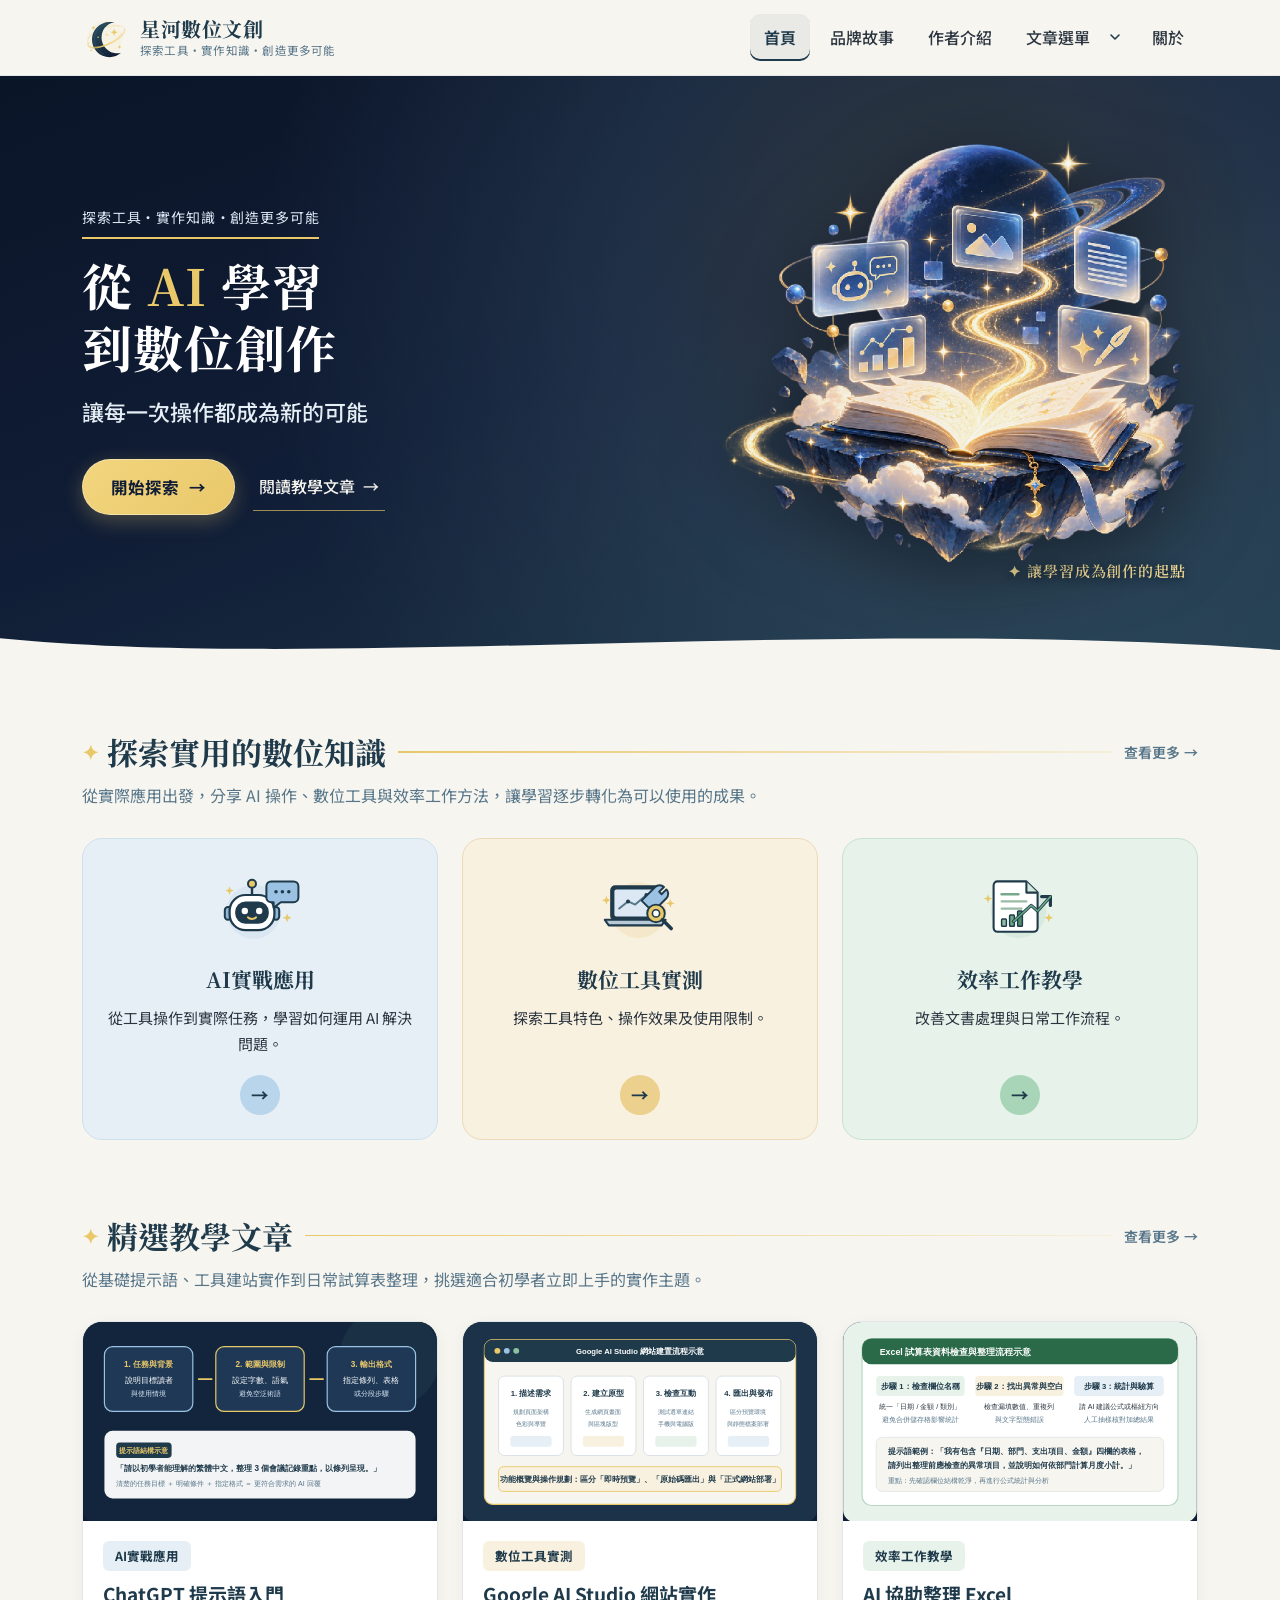
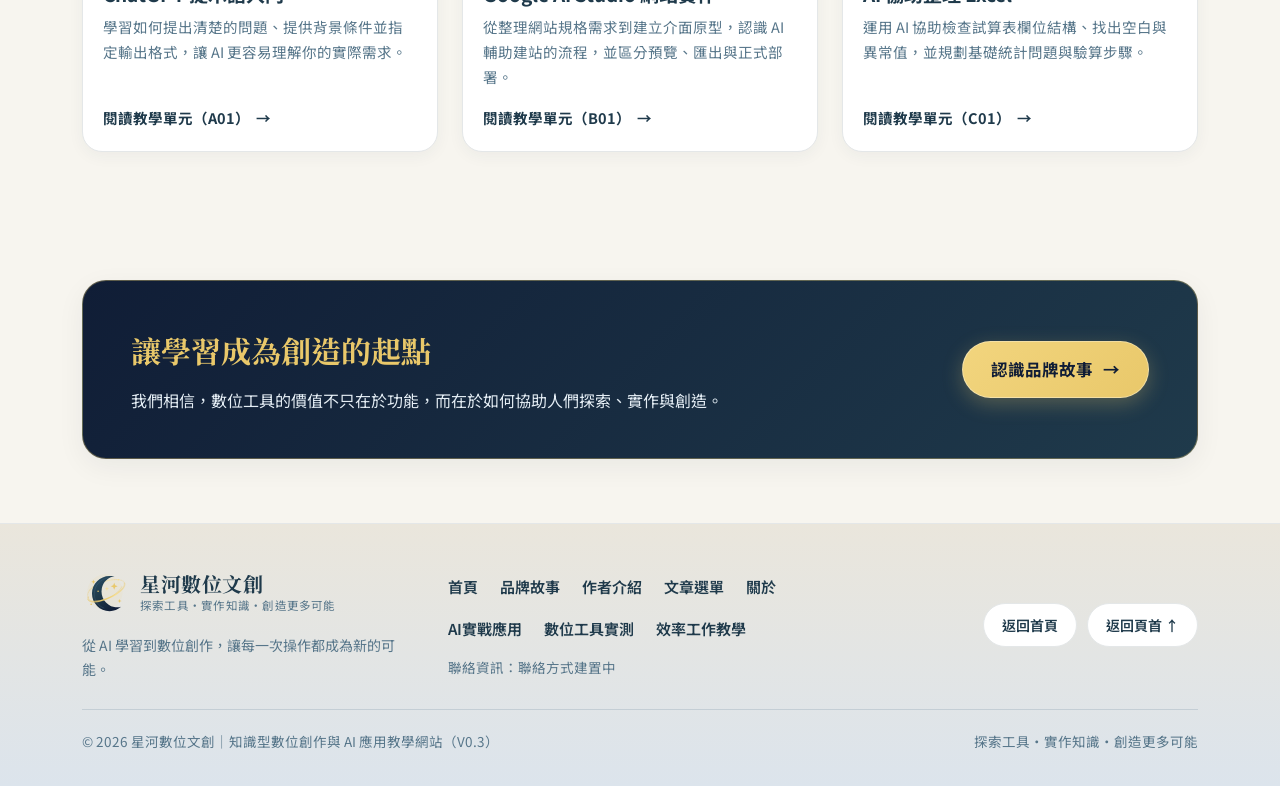
==== commit a863670f: "feat: reorganize site footer navigation links Split footer navigation into two rows to improve reada" ====
--- a/index.html
+++ b/index.html
@@ -13,7 +13,7 @@
     <link rel="stylesheet" href="css/style.css" />
   </head>
   <body>
-    <div id="root"><link rel="preload" as="image" href="assets/icons/logo.svg"/><link rel="preload" as="image" href="assets/icons/cat-ai.svg"/><link rel="preload" as="image" href="assets/icons/cat-tools.svg"/><link rel="preload" as="image" href="assets/icons/cat-work.svg"/><link rel="preload" as="image" href="assets/images/IMG_首頁.png"/><link rel="preload" as="image" href="assets/images/unit-a01.svg"/><link rel="preload" as="image" href="assets/images/unit-b01.svg"/><link rel="preload" as="image" href="assets/images/unit-c01.svg"/><div class="site-wrapper" data-current-page="index.html"><a href="#main-content" class="skip-link">跳至主要內容</a><header class="site-header"><div class="sr-container header-inner"><a href="index.html" class="brand-identity" aria-label="星河數位文創 首頁"><img src="assets/icons/logo.svg" alt="星河數位文創 新月與金色星軌標誌" class="brand-logo-img" width="46" height="46"/><div class="brand-text-wrap"><span class="brand-title">星河數位文創</span><span class="brand-tagline-mini">探索工具・實作知識・創造更多可能</span></div></a><nav class="desktop-nav" aria-label="主導覽選單"><a href="index.html" class="nav-link is-active" aria-current="page">首頁</a><a href="brand.html" class="nav-link ">品牌故事</a><a href="author.html" class="nav-link ">作者介紹</a><div class="nav-item-group"><a href="articles.html" class="nav-link ">文章選單</a><button type="button" id="desktop-dropdown-toggle" class="desktop-dropdown-toggle" aria-label="展開或收合文章選單子分類" aria-expanded="false" aria-controls="desktop-dropdown-menu"><svg width="16" height="16" viewBox="0 0 20 20" fill="none" aria-hidden="true"><path d="M5 7.5L10 12.5L15 7.5" stroke="currentColor" stroke-width="2" stroke-linecap="round" stroke-linejoin="round"></path></svg></button><div id="desktop-dropdown-menu" class="desktop-dropdown-menu " role="region" aria-label="文章選單第二層分類"><a href="articles-ai.html" class="dropdown-sublink "><span style="display:inline-flex;align-items:center"><span class="dropdown-sublink-dot" style="background-color:#8FB8D8" aria-hidden="true"></span>AI實戰應用</span><span aria-hidden="true">›</span></a><a href="articles-tools.html" class="dropdown-sublink "><span style="display:inline-flex;align-items:center"><span class="dropdown-sublink-dot" style="background-color:#E9C86A" aria-hidden="true"></span>數位工具實測</span><span aria-hidden="true">›</span></a><a href="articles-work.html" class="dropdown-sublink "><span style="display:inline-flex;align-items:center"><span class="dropdown-sublink-dot" style="background-color:#8CC0A1" aria-hidden="true"></span>效率工作教學</span><span aria-hidden="true">›</span></a></div></div><a href="about.html" class="nav-link ">關於</a></nav><button type="button" id="mobile-menu-trigger" class="mobile-menu-trigger" aria-label="開啟網站導覽選單" aria-expanded="false" aria-controls="mobile-nav-overlay"><svg width="26" height="26" viewBox="0 0 24 24" fill="none" stroke="currentColor" stroke-width="2.2" aria-hidden="true"><line x1="3.5" y1="6.5" x2="20.5" y2="6.5" stroke-linecap="round"></line><line x1="3.5" y1="12" x2="20.5" y2="12" stroke-linecap="round"></line><line x1="3.5" y1="17.5" x2="20.5" y2="17.5" stroke-linecap="round"></line></svg></button></div></header><div id="mobile-nav-overlay" class="mobile-nav-overlay " aria-hidden="true"><nav class="mobile-nav-panel" aria-label="手機版網站導覽選單"><div class="mobile-panel-header"><a href="index.html" class="brand-identity"><img src="assets/icons/logo.svg" alt="星河數位文創標誌" class="brand-logo-img" width="48" height="48"/><div class="brand-text-wrap"><span class="brand-title">星河數位文創</span><span class="brand-tagline-mini">探索工具・實作知識・創造更多可能</span></div></a><button type="button" id="mobile-close-btn" class="mobile-close-btn" aria-label="關閉選單">×</button></div><ul class="mobile-nav-list"><li class="mobile-nav-item"><div class="mobile-nav-row"><a href="index.html" class="mobile-nav-link is-active"><svg class="mobile-nav-icon" viewBox="0 0 24 24" fill="none" stroke="currentColor" stroke-width="2" aria-hidden="true"><path d="M3 10.5L12 3l9 7.5V20a1 1 0 0 1-1 1h-5v-6h-6v6H4a1 1 0 0 1-1-1v-9.5z" stroke-linecap="round" stroke-linejoin="round"></path></svg><span>首頁</span></a><span aria-hidden="true" style="color:#57768A;padding-right:8px">›</span></div></li><li class="mobile-nav-item"><div class="mobile-nav-row"><a href="brand.html" class="mobile-nav-link "><svg class="mobile-nav-icon" viewBox="0 0 24 24" fill="none" stroke="currentColor" stroke-width="2" aria-hidden="true"><path d="M2 4h7a3 3 0 0 1 3 3v13a2 2 0 0 0-2-2H2V4zm20 0h-7a3 3 0 0 0-3 3v13a2 2 0 0 1 2-2h8V4z" stroke-linecap="round" stroke-linejoin="round"></path></svg><span>品牌故事</span></a><span aria-hidden="true" style="color:#57768A;padding-right:8px">›</span></div></li><li class="mobile-nav-item"><div class="mobile-nav-row"><a href="author.html" class="mobile-nav-link "><svg class="mobile-nav-icon" viewBox="0 0 24 24" fill="none" stroke="currentColor" stroke-width="2" aria-hidden="true"><circle cx="12" cy="8" r="4"></circle><path d="M4 20c1.5-4 4.5-6 8-6s6.5 2 8 6" stroke-linecap="round"></path></svg><span>作者介紹</span></a><span aria-hidden="true" style="color:#57768A;padding-right:8px">›</span></div></li><li class="mobile-nav-item"><div class="mobile-nav-row"><a href="articles.html" class="mobile-nav-link "><svg class="mobile-nav-icon" viewBox="0 0 24 24" fill="none" stroke="currentColor" stroke-width="2" aria-hidden="true"><rect x="4" y="3" width="16" height="18" rx="2"></rect><line x1="8" y1="8" x2="16" y2="8" stroke-linecap="round"></line><line x1="8" y1="12" x2="16" y2="12" stroke-linecap="round"></line><line x1="8" y1="16" x2="13" y2="16" stroke-linecap="round"></line></svg><span>文章選單</span></a><button type="button" id="mobile-submenu-toggle" class="mobile-submenu-toggle" aria-label="收合文章子分類" aria-expanded="true" aria-controls="mobile-submenu-wrap"><svg width="18" height="18" viewBox="0 0 20 20" fill="none" aria-hidden="true"><path d="M5 7.5L10 12.5L15 7.5" stroke="currentColor" stroke-width="2.2" stroke-linecap="round" stroke-linejoin="round"></path></svg></button></div><div id="mobile-submenu-wrap" class="mobile-submenu-wrap is-open"><div class="mobile-submenu-card"><a href="articles-ai.html" class="mobile-sublink"><span class="mobile-sublink-left"><img src="assets/icons/cat-ai.svg" alt="" aria-hidden="true" class="mobile-sublink-thumb"/><span>AI實戰應用</span></span><span aria-hidden="true" style="color:#57768A">›</span></a><a href="articles-tools.html" class="mobile-sublink"><span class="mobile-sublink-left"><img src="assets/icons/cat-tools.svg" alt="" aria-hidden="true" class="mobile-sublink-thumb"/><span>數位工具實測</span></span><span aria-hidden="true" style="color:#57768A">›</span></a><a href="articles-work.html" class="mobile-sublink"><span class="mobile-sublink-left"><img src="assets/icons/cat-work.svg" alt="" aria-hidden="true" class="mobile-sublink-thumb"/><span>效率工作教學</span></span><span aria-hidden="true" style="color:#57768A">›</span></a></div></div></li><li class="mobile-nav-item"><div class="mobile-nav-row"><a href="about.html" class="mobile-nav-link "><svg class="mobile-nav-icon" viewBox="0 0 24 24" fill="none" stroke="currentColor" stroke-width="2" aria-hidden="true"><circle cx="12" cy="12" r="9"></circle><line x1="12" y1="11" x2="12" y2="16" stroke-linecap="round"></line><circle cx="12" cy="8" r="0.8" fill="currentColor"></circle></svg><span>關於</span></a><span aria-hidden="true" style="color:#57768A;padding-right:8px">›</span></div></li></ul><div class="mobile-panel-footer"><span class="mobile-contact-status"><span aria-hidden="true">✦</span><span>聯絡方式建置中｜探索工具・實作知識</span></span></div></nav></div><main id="main-content"><section class="hero-home-section"><div class="sr-container hero-home-grid"><div class="hero-home-copy"><span class="hero-kicker">探索工具・實作知識・創造更多可能</span><h1 class="hero-home-title">從 <span class="gold-highlight">AI</span> 學習<br/>到數位創作</h1><p class="hero-home-subtitle">讓每一次操作都成為新的可能</p><div class="hero-actions"><a href="articles.html" class="btn-primary-gold"><span>開始探索</span><span aria-hidden="true">→</span></a><a href="articles.html" class="btn-secondary-link"><span>閱讀教學文章</span><span aria-hidden="true">→</span></a></div></div><div class="hero-illustration-box"><img src="assets/images/IMG_首頁.png" alt="首頁頁首主視覺：夜晚星河與星球下打開的發光書本，浮現 AI、圖像、文件、圖表與創作工具卡片" class="hero-main-img" width="1672" height="941"/><div class="hero-illustration-caption" aria-hidden="true"><span>✦ 讓學習成為創作的起點</span></div></div></div><svg class="hero-wave-bottom" viewBox="0 0 1440 60" preserveAspectRatio="none" aria-hidden="true"><path d="M0,18 C360,62 960,-12 1440,34 L1440,60 L0,60 Z" fill="#F7F5EF"></path></svg></section><section class="content-section"><div class="sr-container"><div class="section-header"><div class="section-title-row"><h2 class="section-title"><span class="star-accent-icon" aria-hidden="true">✦</span><span>探索實用的數位知識</span></h2><span class="section-title-line" aria-hidden="true"></span><a href="articles.html" class="section-more-link"><span>查看更多</span><span aria-hidden="true">→</span></a></div><p class="section-desc">從實際應用出發，分享 AI 操作、數位工具與效率工作方法，讓學習逐步轉化為可以使用的成果。</p></div><div class="category-grid-3"><a href="articles-ai.html" class="category-card-vertical cat-ai"><div class="category-icon-box"><img src="assets/icons/cat-ai.svg" alt="AI 機器人與對話框圖示" width="96" height="80"/></div><h3 class="category-card-title">AI實戰應用</h3><p class="category-card-desc">從工具操作到實際任務，學習如何運用 AI 解決問題。</p><span class="category-circle-arrow" aria-hidden="true">→</span></a><a href="articles-tools.html" class="category-card-vertical cat-tools"><div class="category-icon-box"><img src="assets/icons/cat-tools.svg" alt="筆記型電腦、工具與放大鏡圖示" width="96" height="80"/></div><h3 class="category-card-title">數位工具實測</h3><p class="category-card-desc">探索工具特色、操作效果及使用限制。</p><span class="category-circle-arrow" aria-hidden="true">→</span></a><a href="articles-work.html" class="category-card-vertical cat-work"><div class="category-icon-box"><img src="assets/icons/cat-work.svg" alt="文件、流程箭頭與圖表圖示" width="96" height="80"/></div><h3 class="category-card-title">效率工作教學</h3><p class="category-card-desc">改善文書處理與日常工作流程。</p><span class="category-circle-arrow" aria-hidden="true">→</span></a></div></div></section><section class="content-section" style="padding-top:12px"><div class="sr-container"><div class="section-header"><div class="section-title-row"><h2 class="section-title"><span class="star-accent-icon" aria-hidden="true">✦</span><span>精選教學文章</span></h2><span class="section-title-line" aria-hidden="true"></span><a href="articles.html" class="section-more-link"><span>查看更多</span><span aria-hidden="true">→</span></a></div><p class="section-desc">從基礎提示語、工具建站實作到日常試算表整理，挑選適合初學者立即上手的實作主題。</p></div><div class="featured-articles-list"><article class="article-preview-card"><a href="articles-ai.html#A01" aria-label="閱讀 ChatGPT 提示語入門"><img src="assets/images/unit-a01.svg" alt="ChatGPT 提示語入門：任務與背景、範圍與限制、輸出格式三階段結構示意圖" class="article-preview-cover" width="600" height="340"/></a><div class="article-preview-body"><span class="article-category-label label-ai">AI實戰應用</span><h3 class="article-preview-title"><a href="articles-ai.html#A01">ChatGPT 提示語入門</a></h3><p class="article-preview-summary">學習如何提出清楚的問題、提供背景條件並指定輸出格式，讓 AI 更容易理解你的實際需求。</p><a href="articles-ai.html#A01" class="article-read-link"><span>閱讀教學單元（A01）</span><span aria-hidden="true">→</span></a></div></article><article class="article-preview-card"><a href="articles-tools.html#B01" aria-label="閱讀 Google AI Studio 網站實作"><img src="assets/images/unit-b01.svg" alt="Google AI Studio 網站實作流程：描述需求、建立原型、檢查互動、匯出與發布四步驟示意圖" class="article-preview-cover" width="600" height="340"/></a><div class="article-preview-body"><span class="article-category-label label-tools">數位工具實測</span><h3 class="article-preview-title"><a href="articles-tools.html#B01">Google AI Studio 網站實作</a></h3><p class="article-preview-summary">從整理網站規格需求到建立介面原型，認識 AI 輔助建站的流程，並區分預覽、匯出與正式部署。</p><a href="articles-tools.html#B01" class="article-read-link"><span>閱讀教學單元（B01）</span><span aria-hidden="true">→</span></a></div></article><article class="article-preview-card"><a href="articles-work.html#C01" aria-label="閱讀 AI 協助整理 Excel"><img src="assets/images/unit-c01.svg" alt="AI 協助整理 Excel：檢查欄位名稱、找出異常與空白、統計與驗算流程示意圖" class="article-preview-cover" width="600" height="340"/></a><div class="article-preview-body"><span class="article-category-label label-work">效率工作教學</span><h3 class="article-preview-title"><a href="articles-work.html#C01">AI 協助整理 Excel</a></h3><p class="article-preview-summary">運用 AI 協助檢查試算表欄位結構、找出空白與異常值，並規劃基礎統計問題與驗算步驟。</p><a href="articles-work.html#C01" class="article-read-link"><span>閱讀教學單元（C01）</span><span aria-hidden="true">→</span></a></div></article></div></div></section><section class="content-section"><div class="sr-container"><div class="night-philosophy-card"><div><h2 class="night-philosophy-title">讓學習成為創造的起點</h2><p class="night-philosophy-text">我們相信，數位工具的價值不只在於功能，而在於如何協助人們探索、實作與創造。</p></div><a href="brand.html" class="btn-primary-gold"><span>認識品牌故事</span><span aria-hidden="true">→</span></a></div></div></section></main><footer class="site-footer"><div class="sr-container"><div class="footer-top-grid"><div><a href="index.html" class="brand-identity"><img src="assets/icons/logo.svg" alt="星河數位文創標誌" class="brand-logo-img" width="44" height="44"/><div class="brand-text-wrap"><span class="brand-title">星河數位文創</span><span class="brand-tagline-mini">探索工具・實作知識・創造更多可能</span></div></a><p style="font-size:14px;color:#57768A;margin:10px 0 0;max-width:340px">從 AI 學習到數位創作，讓每一次操作都成為新的可能。</p></div><div><nav class="footer-nav-links" aria-label="頁尾網站連結"><a href="index.html">首頁</a><a href="brand.html">品牌故事</a><a href="author.html">作者介紹</a><a href="articles.html">文章選單</a><a href="about.html">關於</a><a href="articles-ai.html">AI實戰應用</a><a href="articles-tools.html">數位工具實測</a><a href="articles-work.html">效率工作教學</a></nav><div style="margin-top:10px;font-size:13.5px;color:#57768A">聯絡資訊：聯絡方式建置中</div></div><div style="display:flex;flex-wrap:wrap;gap:10px"><a href="index.html" class="btn-back-home"><span>返回首頁</span></a><button type="button" class="btn-back-home" aria-label="返回頁面頂部"><span>返回頁首 ↑</span></button></div></div><div class="footer-bottom-row"><span>© 2026 星河數位文創｜知識型數位創作與 AI 應用教學網站（V0.3）</span><span>探索工具・實作知識・創造更多可能</span></div></div></footer></div></div>
+    <div id="root"><link rel="preload" as="image" href="assets/icons/logo.svg"/><link rel="preload" as="image" href="assets/icons/cat-ai.svg"/><link rel="preload" as="image" href="assets/icons/cat-tools.svg"/><link rel="preload" as="image" href="assets/icons/cat-work.svg"/><link rel="preload" as="image" href="assets/images/IMG_首頁.png"/><link rel="preload" as="image" href="assets/images/unit-a01.svg"/><link rel="preload" as="image" href="assets/images/unit-b01.svg"/><link rel="preload" as="image" href="assets/images/unit-c01.svg"/><div class="site-wrapper" data-current-page="index.html"><a href="#main-content" class="skip-link">跳至主要內容</a><header class="site-header"><div class="sr-container header-inner"><a href="index.html" class="brand-identity" aria-label="星河數位文創 首頁"><img src="assets/icons/logo.svg" alt="星河數位文創 新月與金色星軌標誌" class="brand-logo-img" width="46" height="46"/><div class="brand-text-wrap"><span class="brand-title">星河數位文創</span><span class="brand-tagline-mini">探索工具・實作知識・創造更多可能</span></div></a><nav class="desktop-nav" aria-label="主導覽選單"><a href="index.html" class="nav-link is-active" aria-current="page">首頁</a><a href="brand.html" class="nav-link ">品牌故事</a><a href="author.html" class="nav-link ">作者介紹</a><div class="nav-item-group"><a href="articles.html" class="nav-link ">文章選單</a><button type="button" id="desktop-dropdown-toggle" class="desktop-dropdown-toggle" aria-label="展開或收合文章選單子分類" aria-expanded="false" aria-controls="desktop-dropdown-menu"><svg width="16" height="16" viewBox="0 0 20 20" fill="none" aria-hidden="true"><path d="M5 7.5L10 12.5L15 7.5" stroke="currentColor" stroke-width="2" stroke-linecap="round" stroke-linejoin="round"></path></svg></button><div id="desktop-dropdown-menu" class="desktop-dropdown-menu " role="region" aria-label="文章選單第二層分類"><a href="articles-ai.html" class="dropdown-sublink "><span style="display:inline-flex;align-items:center"><span class="dropdown-sublink-dot" style="background-color:#8FB8D8" aria-hidden="true"></span>AI實戰應用</span><span aria-hidden="true">›</span></a><a href="articles-tools.html" class="dropdown-sublink "><span style="display:inline-flex;align-items:center"><span class="dropdown-sublink-dot" style="background-color:#E9C86A" aria-hidden="true"></span>數位工具實測</span><span aria-hidden="true">›</span></a><a href="articles-work.html" class="dropdown-sublink "><span style="display:inline-flex;align-items:center"><span class="dropdown-sublink-dot" style="background-color:#8CC0A1" aria-hidden="true"></span>效率工作教學</span><span aria-hidden="true">›</span></a></div></div><a href="about.html" class="nav-link ">關於</a></nav><button type="button" id="mobile-menu-trigger" class="mobile-menu-trigger" aria-label="開啟網站導覽選單" aria-expanded="false" aria-controls="mobile-nav-overlay"><svg width="26" height="26" viewBox="0 0 24 24" fill="none" stroke="currentColor" stroke-width="2.2" aria-hidden="true"><line x1="3.5" y1="6.5" x2="20.5" y2="6.5" stroke-linecap="round"></line><line x1="3.5" y1="12" x2="20.5" y2="12" stroke-linecap="round"></line><line x1="3.5" y1="17.5" x2="20.5" y2="17.5" stroke-linecap="round"></line></svg></button></div></header><div id="mobile-nav-overlay" class="mobile-nav-overlay " aria-hidden="true"><nav class="mobile-nav-panel" aria-label="手機版網站導覽選單"><div class="mobile-panel-header"><a href="index.html" class="brand-identity"><img src="assets/icons/logo.svg" alt="星河數位文創標誌" class="brand-logo-img" width="48" height="48"/><div class="brand-text-wrap"><span class="brand-title">星河數位文創</span><span class="brand-tagline-mini">探索工具・實作知識・創造更多可能</span></div></a><button type="button" id="mobile-close-btn" class="mobile-close-btn" aria-label="關閉選單">×</button></div><ul class="mobile-nav-list"><li class="mobile-nav-item"><div class="mobile-nav-row"><a href="index.html" class="mobile-nav-link is-active"><svg class="mobile-nav-icon" viewBox="0 0 24 24" fill="none" stroke="currentColor" stroke-width="2" aria-hidden="true"><path d="M3 10.5L12 3l9 7.5V20a1 1 0 0 1-1 1h-5v-6h-6v6H4a1 1 0 0 1-1-1v-9.5z" stroke-linecap="round" stroke-linejoin="round"></path></svg><span>首頁</span></a><span aria-hidden="true" style="color:#57768A;padding-right:8px">›</span></div></li><li class="mobile-nav-item"><div class="mobile-nav-row"><a href="brand.html" class="mobile-nav-link "><svg class="mobile-nav-icon" viewBox="0 0 24 24" fill="none" stroke="currentColor" stroke-width="2" aria-hidden="true"><path d="M2 4h7a3 3 0 0 1 3 3v13a2 2 0 0 0-2-2H2V4zm20 0h-7a3 3 0 0 0-3 3v13a2 2 0 0 1 2-2h8V4z" stroke-linecap="round" stroke-linejoin="round"></path></svg><span>品牌故事</span></a><span aria-hidden="true" style="color:#57768A;padding-right:8px">›</span></div></li><li class="mobile-nav-item"><div class="mobile-nav-row"><a href="author.html" class="mobile-nav-link "><svg class="mobile-nav-icon" viewBox="0 0 24 24" fill="none" stroke="currentColor" stroke-width="2" aria-hidden="true"><circle cx="12" cy="8" r="4"></circle><path d="M4 20c1.5-4 4.5-6 8-6s6.5 2 8 6" stroke-linecap="round"></path></svg><span>作者介紹</span></a><span aria-hidden="true" style="color:#57768A;padding-right:8px">›</span></div></li><li class="mobile-nav-item"><div class="mobile-nav-row"><a href="articles.html" class="mobile-nav-link "><svg class="mobile-nav-icon" viewBox="0 0 24 24" fill="none" stroke="currentColor" stroke-width="2" aria-hidden="true"><rect x="4" y="3" width="16" height="18" rx="2"></rect><line x1="8" y1="8" x2="16" y2="8" stroke-linecap="round"></line><line x1="8" y1="12" x2="16" y2="12" stroke-linecap="round"></line><line x1="8" y1="16" x2="13" y2="16" stroke-linecap="round"></line></svg><span>文章選單</span></a><button type="button" id="mobile-submenu-toggle" class="mobile-submenu-toggle" aria-label="收合文章子分類" aria-expanded="true" aria-controls="mobile-submenu-wrap"><svg width="18" height="18" viewBox="0 0 20 20" fill="none" aria-hidden="true"><path d="M5 7.5L10 12.5L15 7.5" stroke="currentColor" stroke-width="2.2" stroke-linecap="round" stroke-linejoin="round"></path></svg></button></div><div id="mobile-submenu-wrap" class="mobile-submenu-wrap is-open"><div class="mobile-submenu-card"><a href="articles-ai.html" class="mobile-sublink"><span class="mobile-sublink-left"><img src="assets/icons/cat-ai.svg" alt="" aria-hidden="true" class="mobile-sublink-thumb"/><span>AI實戰應用</span></span><span aria-hidden="true" style="color:#57768A">›</span></a><a href="articles-tools.html" class="mobile-sublink"><span class="mobile-sublink-left"><img src="assets/icons/cat-tools.svg" alt="" aria-hidden="true" class="mobile-sublink-thumb"/><span>數位工具實測</span></span><span aria-hidden="true" style="color:#57768A">›</span></a><a href="articles-work.html" class="mobile-sublink"><span class="mobile-sublink-left"><img src="assets/icons/cat-work.svg" alt="" aria-hidden="true" class="mobile-sublink-thumb"/><span>效率工作教學</span></span><span aria-hidden="true" style="color:#57768A">›</span></a></div></div></li><li class="mobile-nav-item"><div class="mobile-nav-row"><a href="about.html" class="mobile-nav-link "><svg class="mobile-nav-icon" viewBox="0 0 24 24" fill="none" stroke="currentColor" stroke-width="2" aria-hidden="true"><circle cx="12" cy="12" r="9"></circle><line x1="12" y1="11" x2="12" y2="16" stroke-linecap="round"></line><circle cx="12" cy="8" r="0.8" fill="currentColor"></circle></svg><span>關於</span></a><span aria-hidden="true" style="color:#57768A;padding-right:8px">›</span></div></li></ul><div class="mobile-panel-footer"><span class="mobile-contact-status"><span aria-hidden="true">✦</span><span>聯絡方式建置中｜探索工具・實作知識</span></span></div></nav></div><main id="main-content"><section class="hero-home-section"><div class="sr-container hero-home-grid"><div class="hero-home-copy"><span class="hero-kicker">探索工具・實作知識・創造更多可能</span><h1 class="hero-home-title">從 <span class="gold-highlight">AI</span> 學習<br/>到數位創作</h1><p class="hero-home-subtitle">讓每一次操作都成為新的可能</p><div class="hero-actions"><a href="articles.html" class="btn-primary-gold"><span>開始探索</span><span aria-hidden="true">→</span></a><a href="articles.html" class="btn-secondary-link"><span>閱讀教學文章</span><span aria-hidden="true">→</span></a></div></div><div class="hero-illustration-box"><img src="assets/images/IMG_首頁.png" alt="首頁頁首主視覺：夜晚星河與星球下打開的發光書本，浮現 AI、圖像、文件、圖表與創作工具卡片" class="hero-main-img" width="1672" height="941"/><div class="hero-illustration-caption" aria-hidden="true"><span>✦ 讓學習成為創作的起點</span></div></div></div><svg class="hero-wave-bottom" viewBox="0 0 1440 60" preserveAspectRatio="none" aria-hidden="true"><path d="M0,18 C360,62 960,-12 1440,34 L1440,60 L0,60 Z" fill="#F7F5EF"></path></svg></section><section class="content-section"><div class="sr-container"><div class="section-header"><div class="section-title-row"><h2 class="section-title"><span class="star-accent-icon" aria-hidden="true">✦</span><span>探索實用的數位知識</span></h2><span class="section-title-line" aria-hidden="true"></span><a href="articles.html" class="section-more-link"><span>查看更多</span><span aria-hidden="true">→</span></a></div><p class="section-desc">從實際應用出發，分享 AI 操作、數位工具與效率工作方法，讓學習逐步轉化為可以使用的成果。</p></div><div class="category-grid-3"><a href="articles-ai.html" class="category-card-vertical cat-ai"><div class="category-icon-box"><img src="assets/icons/cat-ai.svg" alt="AI 機器人與對話框圖示" width="96" height="80"/></div><h3 class="category-card-title">AI實戰應用</h3><p class="category-card-desc">從工具操作到實際任務，學習如何運用 AI 解決問題。</p><span class="category-circle-arrow" aria-hidden="true">→</span></a><a href="articles-tools.html" class="category-card-vertical cat-tools"><div class="category-icon-box"><img src="assets/icons/cat-tools.svg" alt="筆記型電腦、工具與放大鏡圖示" width="96" height="80"/></div><h3 class="category-card-title">數位工具實測</h3><p class="category-card-desc">探索工具特色、操作效果及使用限制。</p><span class="category-circle-arrow" aria-hidden="true">→</span></a><a href="articles-work.html" class="category-card-vertical cat-work"><div class="category-icon-box"><img src="assets/icons/cat-work.svg" alt="文件、流程箭頭與圖表圖示" width="96" height="80"/></div><h3 class="category-card-title">效率工作教學</h3><p class="category-card-desc">改善文書處理與日常工作流程。</p><span class="category-circle-arrow" aria-hidden="true">→</span></a></div></div></section><section class="content-section" style="padding-top:12px"><div class="sr-container"><div class="section-header"><div class="section-title-row"><h2 class="section-title"><span class="star-accent-icon" aria-hidden="true">✦</span><span>精選教學文章</span></h2><span class="section-title-line" aria-hidden="true"></span><a href="articles.html" class="section-more-link"><span>查看更多</span><span aria-hidden="true">→</span></a></div><p class="section-desc">從基礎提示語、工具建站實作到日常試算表整理，挑選適合初學者立即上手的實作主題。</p></div><div class="featured-articles-list"><article class="article-preview-card"><a href="articles-ai.html#A01" aria-label="閱讀 ChatGPT 提示語入門"><img src="assets/images/unit-a01.svg" alt="ChatGPT 提示語入門：任務與背景、範圍與限制、輸出格式三階段結構示意圖" class="article-preview-cover" width="600" height="340"/></a><div class="article-preview-body"><span class="article-category-label label-ai">AI實戰應用</span><h3 class="article-preview-title"><a href="articles-ai.html#A01">ChatGPT 提示語入門</a></h3><p class="article-preview-summary">學習如何提出清楚的問題、提供背景條件並指定輸出格式，讓 AI 更容易理解你的實際需求。</p><a href="articles-ai.html#A01" class="article-read-link"><span>閱讀教學單元（A01）</span><span aria-hidden="true">→</span></a></div></article><article class="article-preview-card"><a href="articles-tools.html#B01" aria-label="閱讀 Google AI Studio 網站實作"><img src="assets/images/unit-b01.svg" alt="Google AI Studio 網站實作流程：描述需求、建立原型、檢查互動、匯出與發布四步驟示意圖" class="article-preview-cover" width="600" height="340"/></a><div class="article-preview-body"><span class="article-category-label label-tools">數位工具實測</span><h3 class="article-preview-title"><a href="articles-tools.html#B01">Google AI Studio 網站實作</a></h3><p class="article-preview-summary">從整理網站規格需求到建立介面原型，認識 AI 輔助建站的流程，並區分預覽、匯出與正式部署。</p><a href="articles-tools.html#B01" class="article-read-link"><span>閱讀教學單元（B01）</span><span aria-hidden="true">→</span></a></div></article><article class="article-preview-card"><a href="articles-work.html#C01" aria-label="閱讀 AI 協助整理 Excel"><img src="assets/images/unit-c01.svg" alt="AI 協助整理 Excel：檢查欄位名稱、找出異常與空白、統計與驗算流程示意圖" class="article-preview-cover" width="600" height="340"/></a><div class="article-preview-body"><span class="article-category-label label-work">效率工作教學</span><h3 class="article-preview-title"><a href="articles-work.html#C01">AI 協助整理 Excel</a></h3><p class="article-preview-summary">運用 AI 協助檢查試算表欄位結構、找出空白與異常值，並規劃基礎統計問題與驗算步驟。</p><a href="articles-work.html#C01" class="article-read-link"><span>閱讀教學單元（C01）</span><span aria-hidden="true">→</span></a></div></article></div></div></section><section class="content-section"><div class="sr-container"><div class="night-philosophy-card"><div><h2 class="night-philosophy-title">讓學習成為創造的起點</h2><p class="night-philosophy-text">我們相信，數位工具的價值不只在於功能，而在於如何協助人們探索、實作與創造。</p></div><a href="brand.html" class="btn-primary-gold"><span>認識品牌故事</span><span aria-hidden="true">→</span></a></div></div></section></main><footer class="site-footer"><div class="sr-container"><div class="footer-top-grid"><div><a href="index.html" class="brand-identity"><img src="assets/icons/logo.svg" alt="星河數位文創標誌" class="brand-logo-img" width="44" height="44"/><div class="brand-text-wrap"><span class="brand-title">星河數位文創</span><span class="brand-tagline-mini">探索工具・實作知識・創造更多可能</span></div></a><p style="font-size:14px;color:#57768A;margin:10px 0 0;max-width:340px">從 AI 學習到數位創作，讓每一次操作都成為新的可能。</p></div><div><nav class="footer-nav-links" aria-label="頁尾網站連結"><div class="footer-nav-row"><a href="index.html">首頁</a><a href="brand.html">品牌故事</a><a href="author.html">作者介紹</a><a href="articles.html">文章選單</a><a href="about.html">關於</a></div><div class="footer-nav-row"><a href="articles-ai.html">AI實戰應用</a><a href="articles-tools.html">數位工具實測</a><a href="articles-work.html">效率工作教學</a></div></nav><div style="margin-top:10px;font-size:13.5px;color:#57768A">聯絡資訊：聯絡方式建置中</div></div><div style="display:flex;flex-wrap:wrap;gap:10px"><a href="index.html" class="btn-back-home"><span>返回首頁</span></a><button type="button" class="btn-back-home" aria-label="返回頁面頂部"><span>返回頁首 ↑</span></button></div></div><div class="footer-bottom-row"><span>© 2026 星河數位文創｜知識型數位創作與 AI 應用教學網站（V0.3）</span><span>探索工具・實作知識・創造更多可能</span></div></div></footer></div></div>
     <script src="js/articles-data.js"></script>
     <script src="js/main.js"></script>
     <script type="module" src="/src/main.tsx"></script>
--- a/css/style.css
+++ b/css/style.css
@@ -1581,15 +1581,23 @@
 
 .footer-nav-links {
   display: flex;
+  flex-direction: column;
+  gap: 8px;
+}
+
+.footer-nav-row {
+  display: flex;
   flex-wrap: wrap;
-  gap: 12px 22px;
+  align-items: center;
+  gap: 8px 22px;
 }
 
 .footer-nav-links a {
   font-size: 15px;
-  font-weight: 500;
+  font-weight: 600;
   color: var(--color-brand-blue);
   padding: 4px 0;
+  white-space: nowrap;
 }
 
 .footer-nav-links a:hover {
